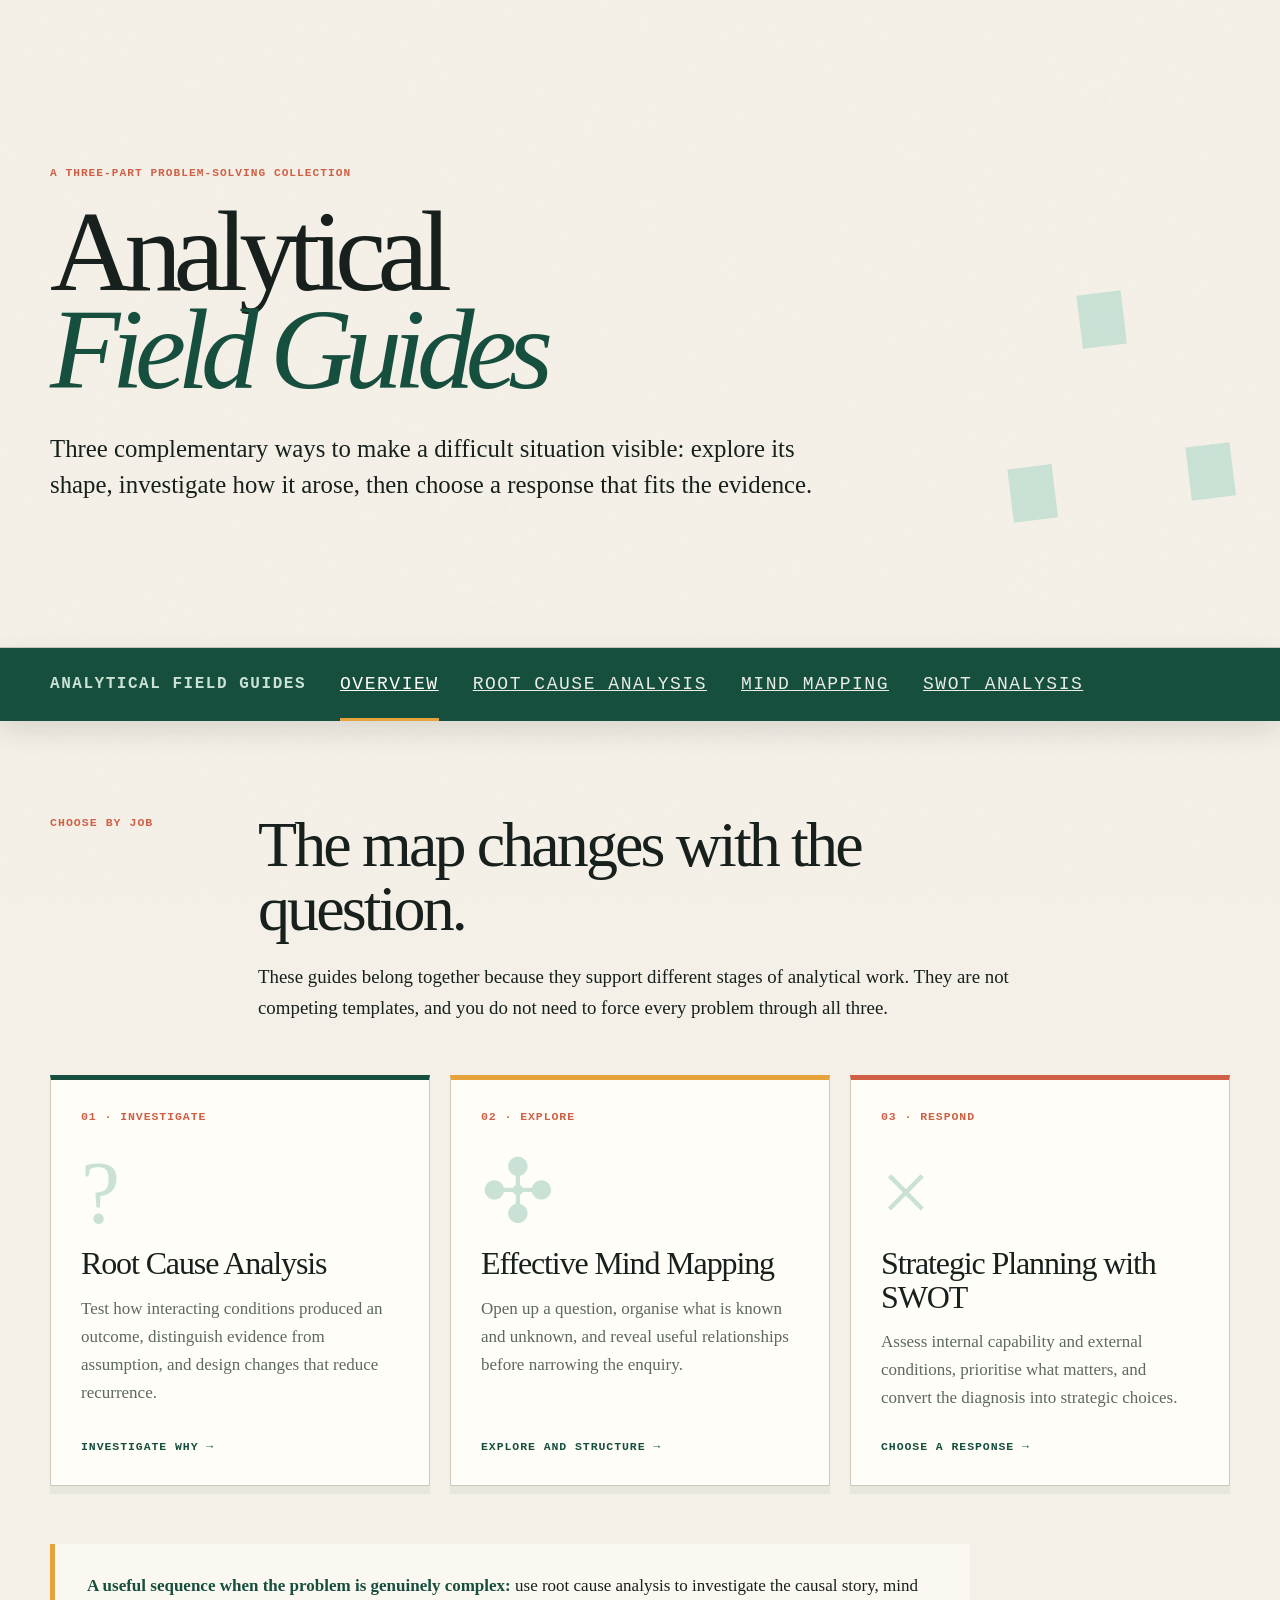
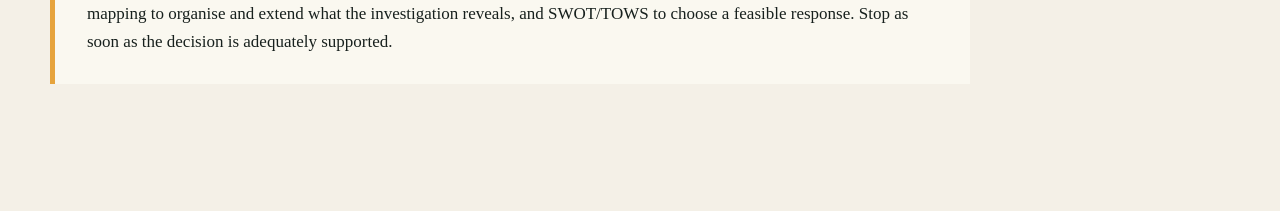
==== index.html @ 65e509b1 "DA Paths to Analysing Problems" ====
<!doctype html><html lang="en"><head><meta charset="utf-8"><meta name="viewport" content="width=device-width,initial-scale=1"><meta name="description" content="Three complementary Analytical Field Guides for exploring problems, investigating causes and choosing strategic responses."><title>Analytical Field Guides — A Problem-Solving Collection</title>
<style>:root{--ink:#17201d;--paper:#f4f0e7;--panel:#fffdf7;--muted:#5d6863;--green:#174f3f;--mint:#c9e2d5;--amber:#e6a33c;--coral:#cf6046;--line:#cfc9bb;--shadow:0 20px 55px rgba(23,32,29,.11)}*{box-sizing:border-box}body{margin:0;color:var(--ink);background:var(--paper);font:17px/1.65 Georgia,'Times New Roman',serif}body:before{content:"";position:fixed;inset:0;pointer-events:none;opacity:.22;background-image:url("data:image/svg+xml,%3Csvg viewBox='0 0 180 180' xmlns='http://www.w3.org/2000/svg'%3E%3Cfilter id='n'%3E%3CfeTurbulence type='fractalNoise' baseFrequency='.9' numOctaves='2'/%3E%3C/filter%3E%3Crect width='100%25' height='100%25' filter='url(%23n)' opacity='.08'/%3E%3C/svg%3E")}.shell{width:min(1180px,calc(100% - 32px));margin:auto;position:relative}a{color:inherit}.eyebrow,.step-label{font-family:ui-monospace,SFMono-Regular,Menlo,Consolas,monospace;text-transform:uppercase;letter-spacing:.09em}header{min-height:72vh;display:grid;align-items:end;padding:90px 0 70px;border-bottom:1px solid var(--line);overflow:hidden}.eyebrow{color:var(--coral);font-size:.7rem;font-weight:700}.hero-mark{position:absolute;right:-20px;bottom:-120px;font:27rem/1 Georgia,serif;color:var(--mint);z-index:-1;transform:rotate(-7deg)}h1{font-size:clamp(3.6rem,9vw,8.4rem);line-height:.85;letter-spacing:-.075em;max-width:1050px;margin:20px 0 32px;font-weight:500}h1 em{color:var(--green);font-weight:400}.dek{max-width:790px;font-size:clamp(1.18rem,2vw,1.55rem);line-height:1.45;margin:0}main{padding:92px 0 110px}.intro{display:grid;grid-template-columns:180px minmax(0,760px);gap:28px;margin-bottom:52px}.step-label{font-size:.72rem;color:var(--coral);font-weight:700}.intro h2{font-size:clamp(2.3rem,5vw,4.8rem);line-height:1;letter-spacing:-.045em;font-weight:500;margin:0 0 20px}.intro p{font-size:1.18rem;margin:0}.route{display:grid;grid-template-columns:repeat(3,1fr);gap:20px}.guide{position:relative;display:flex;flex-direction:column;min-height:390px;padding:30px;background:var(--panel);border:1px solid var(--line);border-top:5px solid var(--green);text-decoration:none;box-shadow:0 8px 0 rgba(23,79,63,.05);transition:transform .2s ease,box-shadow .2s ease}.guide:nth-child(2){border-top-color:var(--amber)}.guide:nth-child(3){border-top-color:var(--coral)}.guide:hover,.guide:focus-visible{transform:translateY(-5px);box-shadow:0 18px 35px rgba(23,32,29,.12)}.number,.action{font:700 .72rem/1.3 ui-monospace,monospace;text-transform:uppercase;letter-spacing:.08em}.number{color:var(--coral)}.symbol{font-size:5.5rem;line-height:1;color:var(--mint);margin:24px 0 10px}.guide h2{font-size:2rem;line-height:1.05;letter-spacing:-.035em;margin:0 0 14px;font-weight:500}.guide p{color:var(--muted);margin:0}.action{margin-top:auto;padding-top:28px;color:var(--green)}.sequence{margin-top:58px;padding:28px 32px;border-left:5px solid var(--amber);background:rgba(255,253,247,.58);max-width:920px}.sequence strong{color:var(--green)}@media(max-width:820px){header{min-height:auto;padding:70px 0 52px}.hero-mark{display:none}.intro{grid-template-columns:1fr;gap:12px}.route{grid-template-columns:1fr}.guide{min-height:330px}}</style><link rel="stylesheet" href="collection-nav.css"></head>
<body><header><div class="shell"><div class="hero-mark">∴</div><div class="eyebrow">A three-part problem-solving collection</div><h1>Analytical<br><em>Field Guides</em></h1><p class="dek">Three complementary ways to make a difficult situation visible: explore its shape, investigate how it arose, then choose a response that fits the evidence.</p></div></header>
<nav class="collection-bar" aria-label="Analytical Field Guides collection"><div class="shell"><span class="collection-name">Analytical Field Guides</span><a href="analytical-field-guides.html" aria-current="page">Overview</a><a href="root-cause-analysis-field-guide.html">Root Cause Analysis</a><a href="effective-mind-mapping-field-guide.html">Mind Mapping</a><a href="strategic-planning-with-swot-field-guide.html">SWOT Analysis</a></div></nav>
<main><div class="shell"><div class="intro"><div class="step-label">Choose by job</div><div><h2>The map changes with the question.</h2><p>These guides belong together because they support different stages of analytical work. They are not competing templates, and you do not need to force every problem through all three.</p></div></div>
<div class="route"><a class="guide" href="root-cause-analysis-field-guide.html"><span class="number">01 · Investigate</span><span class="symbol" aria-hidden="true">?</span><h2>Root Cause Analysis</h2><p>Test how interacting conditions produced an outcome, distinguish evidence from assumption, and design changes that reduce recurrence.</p><span class="action">Investigate why →</span></a><a class="guide" href="effective-mind-mapping-field-guide.html"><span class="number">02 · Explore</span><span class="symbol" aria-hidden="true">✣</span><h2>Effective Mind Mapping</h2><p>Open up a question, organise what is known and unknown, and reveal useful relationships before narrowing the enquiry.</p><span class="action">Explore and structure →</span></a><a class="guide" href="strategic-planning-with-swot-field-guide.html"><span class="number">03 · Respond</span><span class="symbol" aria-hidden="true">×</span><h2>Strategic Planning with SWOT</h2><p>Assess internal capability and external conditions, prioritise what matters, and convert the diagnosis into strategic choices.</p><span class="action">Choose a response →</span></a></div>
<p class="sequence"><strong>A useful sequence when the problem is genuinely complex:</strong> use root cause analysis to investigate the causal story, mind mapping to organise and extend what the investigation reveals, and SWOT/TOWS to choose a feasible response. Stop as soon as the decision is adequately supported.</p></div></main></body></html>
---- collection-nav.css ----
.collection-bar{position:relative;top:auto;z-index:21;background:var(--green);color:var(--panel);border-bottom:0;box-shadow:0 10px 28px rgba(23,32,29,.12);font-family:ui-monospace,SFMono-Regular,Menlo,Consolas,monospace;text-transform:uppercase;letter-spacing:.09em}
.collection-bar .shell{display:flex;align-items:center;gap:34px;padding-block:0;overflow-x:auto;scrollbar-width:none}
.collection-bar .collection-name{flex:0 0 auto;color:var(--mint);font-size:1rem;font-weight:700;padding:22px 0}
.collection-bar a{position:relative;display:block;flex:0 0 auto;color:var(--panel);font-size:1.125rem;padding:22px 0 21px;opacity:.9}
.collection-bar a:hover,.collection-bar a:focus-visible,.collection-bar a[aria-current="page"]{opacity:1}
.collection-bar a[aria-current="page"]:after{content:"";position:absolute;left:0;right:0;bottom:0;height:3px;background:var(--amber)}
@media(max-width:700px){.collection-bar .shell{gap:20px}.collection-bar .collection-name{position:sticky;left:0;z-index:1;background:var(--green);padding-right:8px}.collection-bar .collection-name:after{content:"";position:absolute;left:100%;top:0;width:22px;height:100%;background:linear-gradient(90deg,var(--green),transparent);pointer-events:none}}
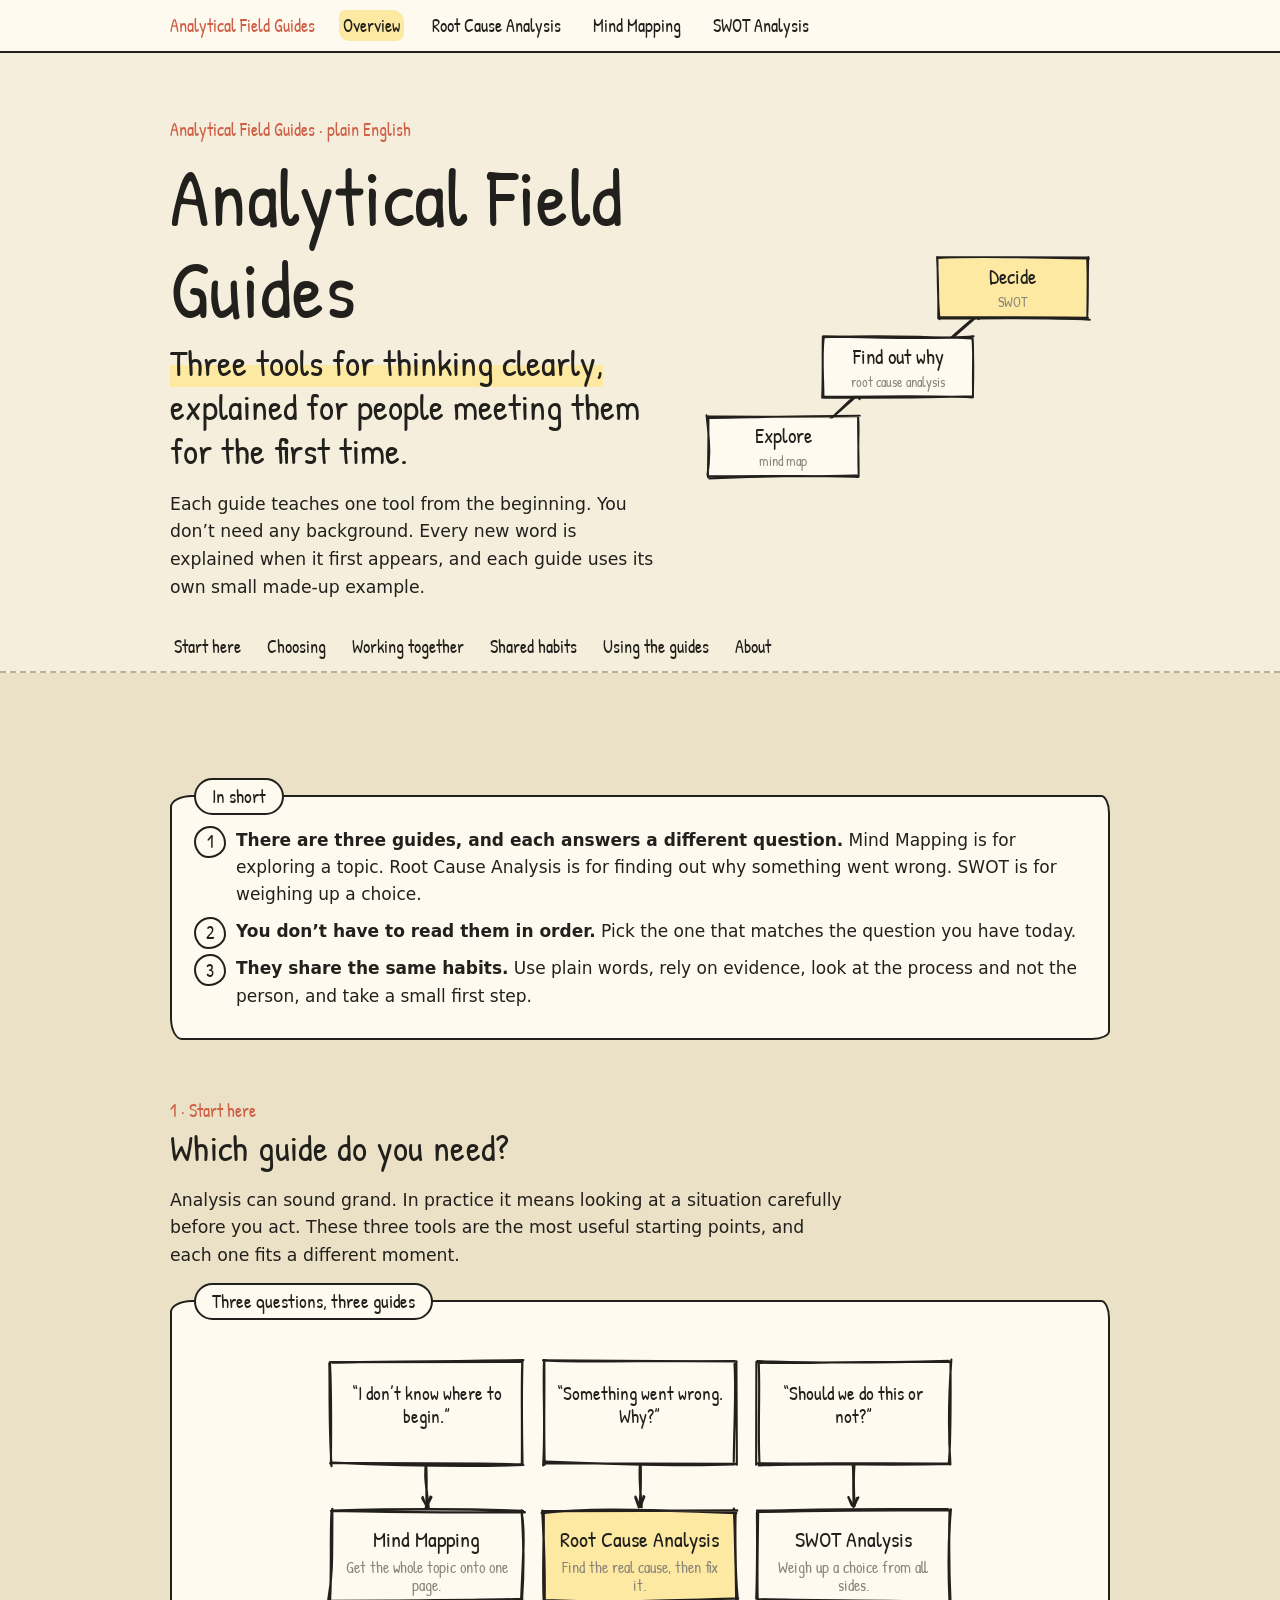
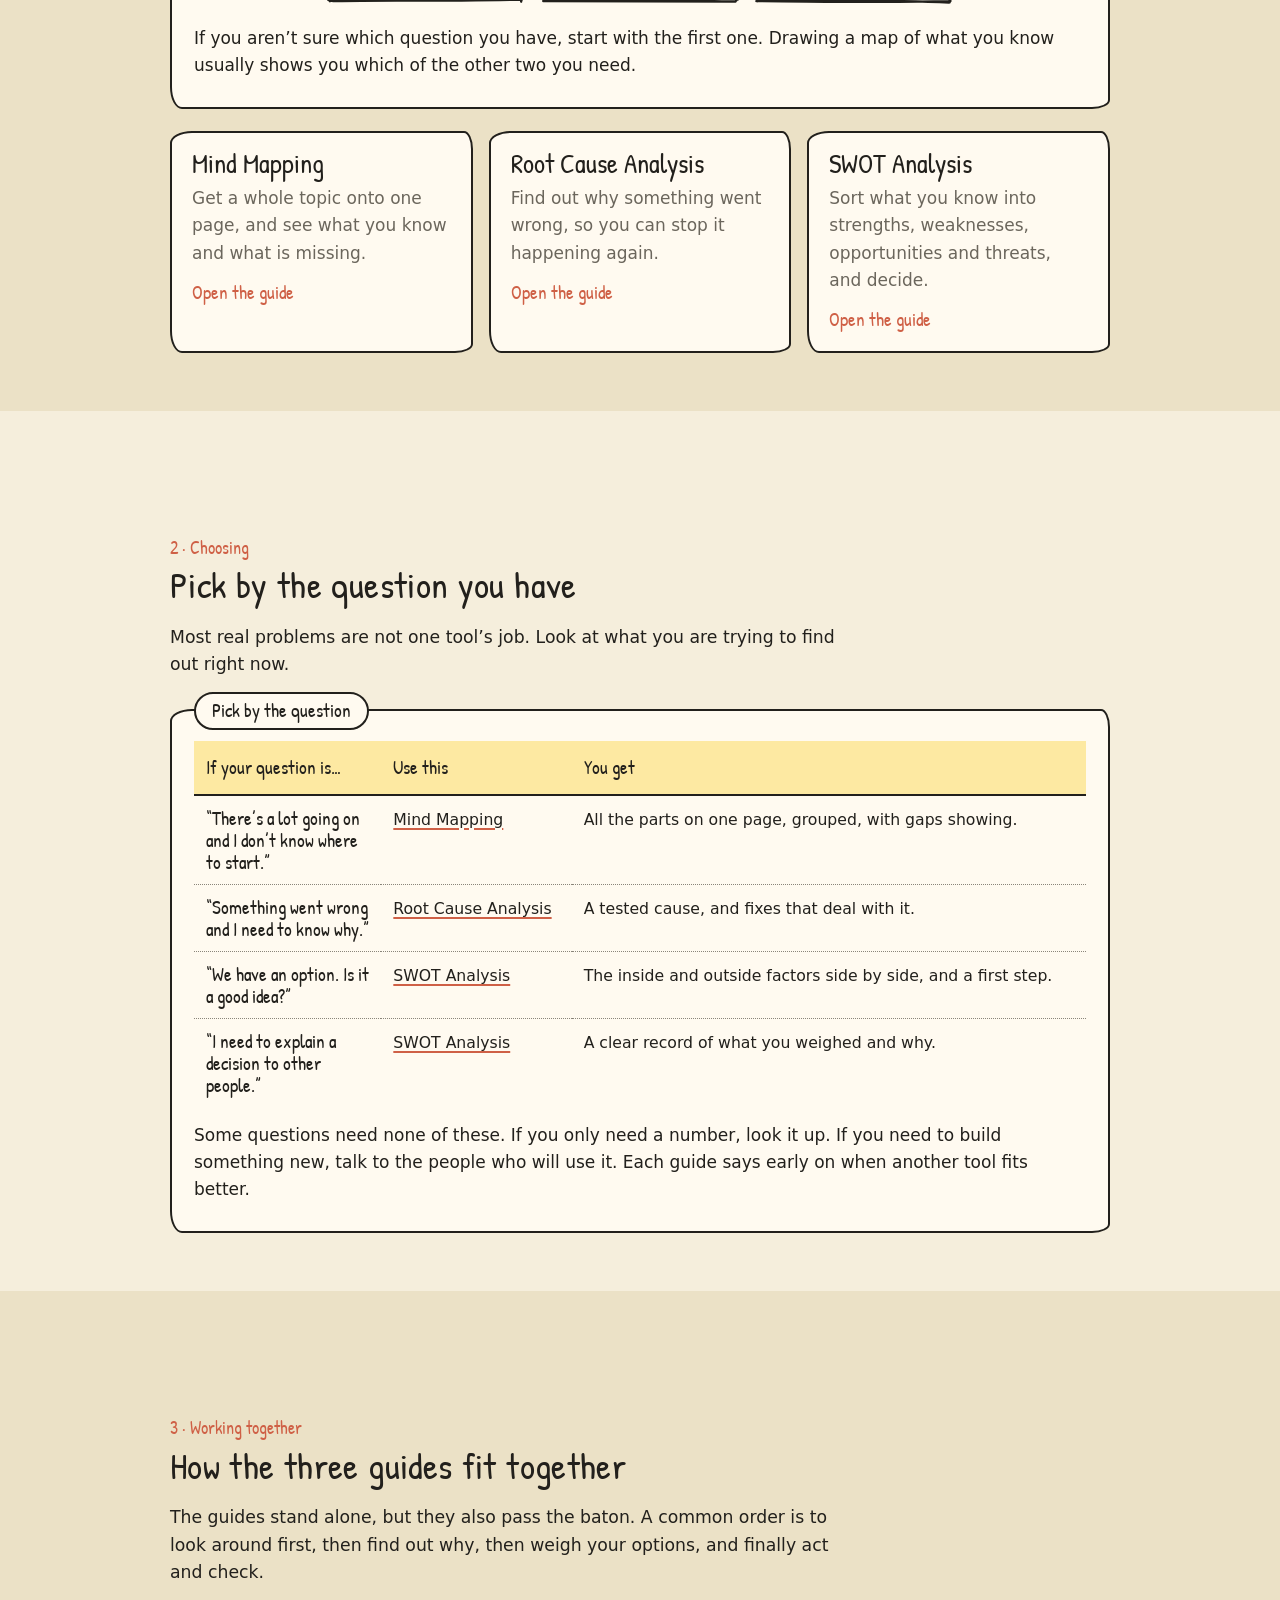
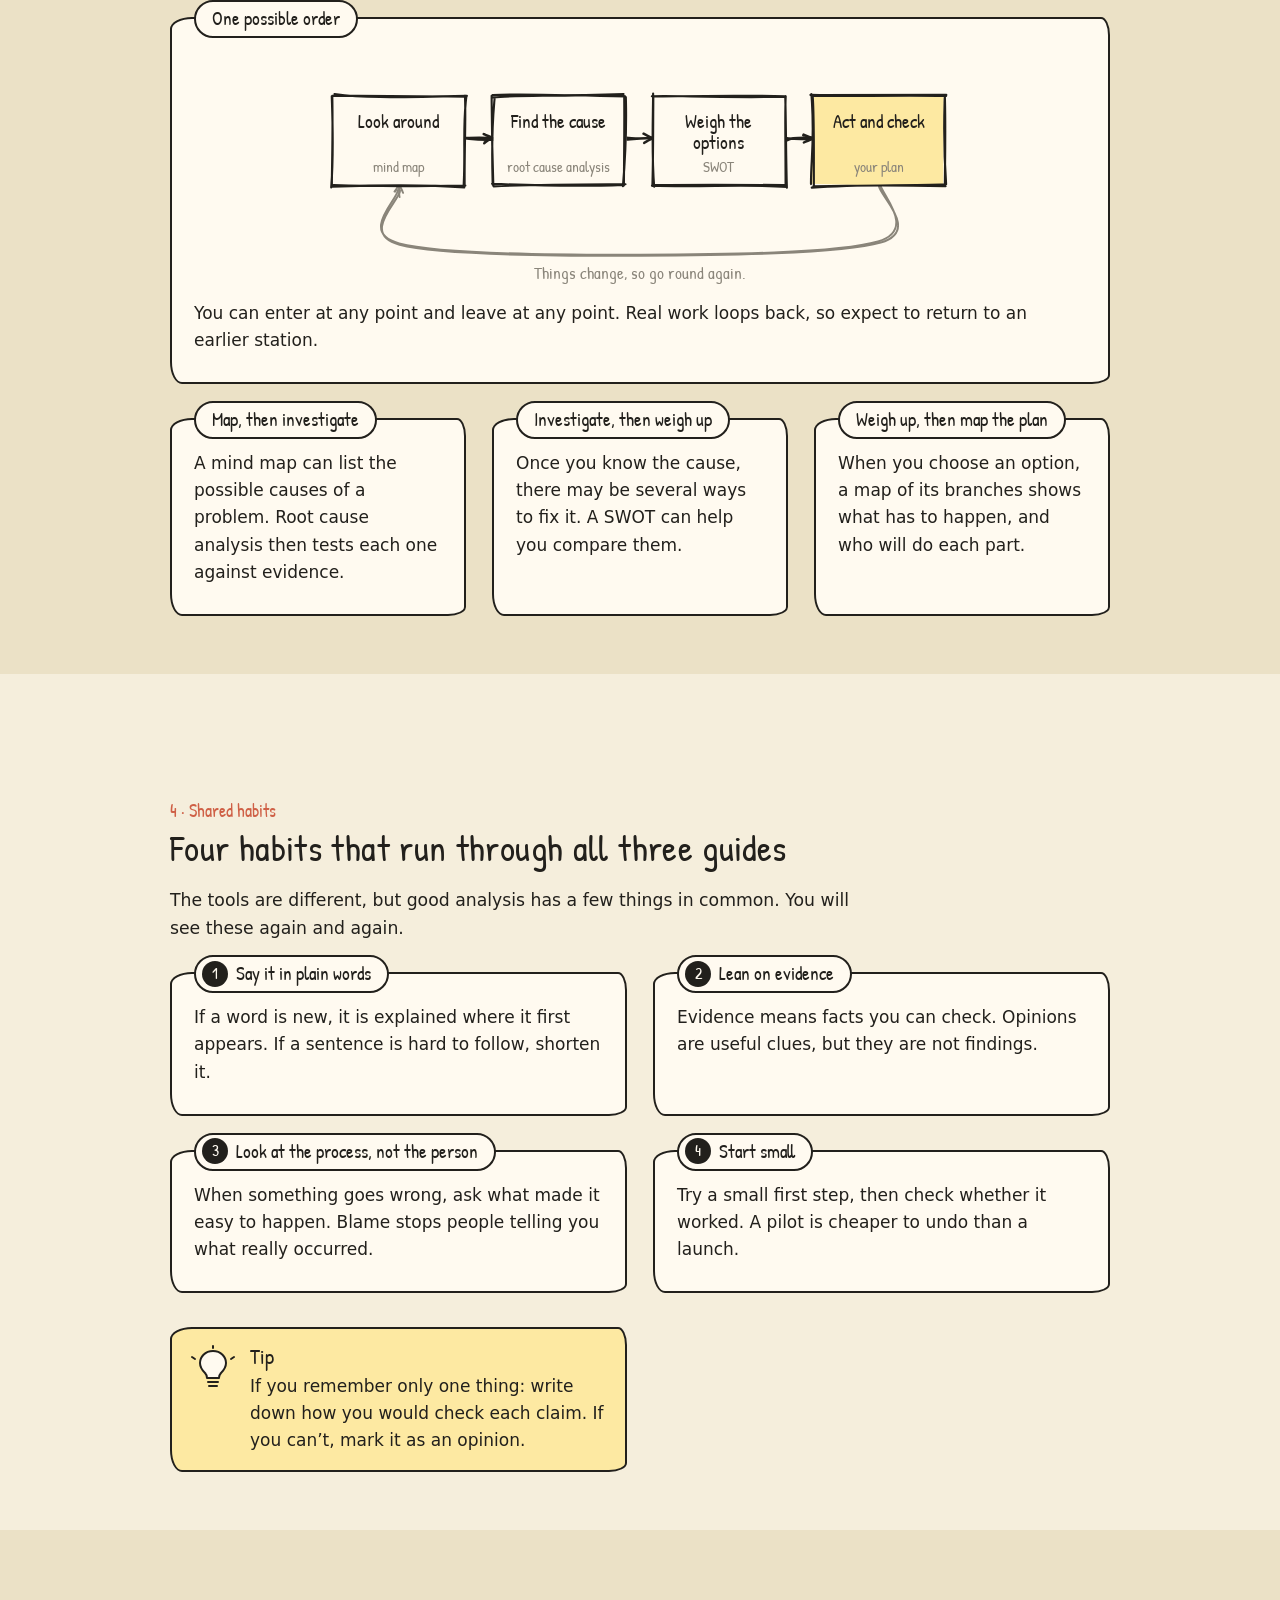
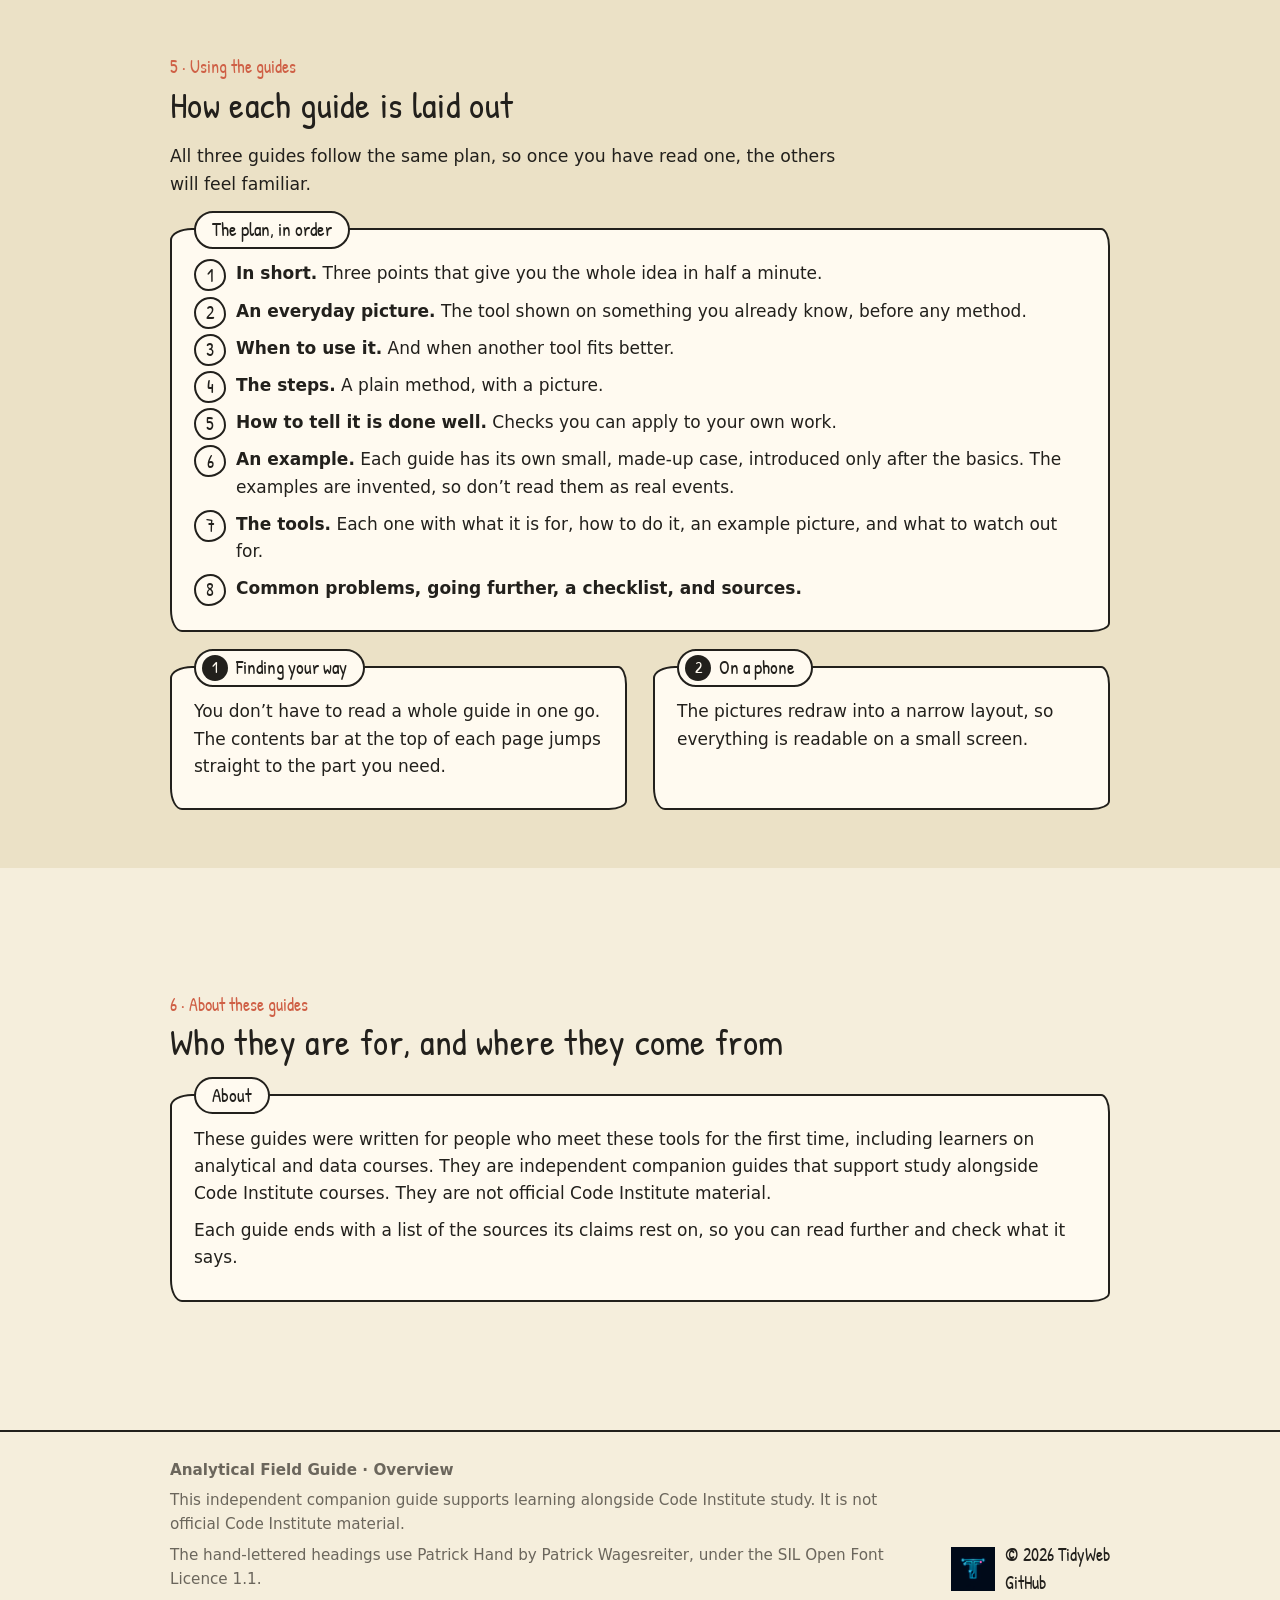
==== commit 511634c5: "Rebuild all guides in one plain-English style All four pages now share cream paper, alternating sand" ====
--- a/index.html
+++ b/index.html
@@ -1,7 +1,264 @@
-<!doctype html><html lang="en"><head><meta charset="utf-8"><meta name="viewport" content="width=device-width,initial-scale=1"><meta name="description" content="Three complementary Analytical Field Guides for exploring problems, investigating causes and choosing strategic responses."><title>Analytical Field Guides — A Problem-Solving Collection</title>
-<style>:root{--ink:#17201d;--paper:#f4f0e7;--panel:#fffdf7;--muted:#5d6863;--green:#174f3f;--mint:#c9e2d5;--amber:#e6a33c;--coral:#cf6046;--line:#cfc9bb;--shadow:0 20px 55px rgba(23,32,29,.11)}*{box-sizing:border-box}body{margin:0;color:var(--ink);background:var(--paper);font:17px/1.65 Georgia,'Times New Roman',serif}body:before{content:"";position:fixed;inset:0;pointer-events:none;opacity:.22;background-image:url("data:image/svg+xml,%3Csvg viewBox='0 0 180 180' xmlns='http://www.w3.org/2000/svg'%3E%3Cfilter id='n'%3E%3CfeTurbulence type='fractalNoise' baseFrequency='.9' numOctaves='2'/%3E%3C/filter%3E%3Crect width='100%25' height='100%25' filter='url(%23n)' opacity='.08'/%3E%3C/svg%3E")}.shell{width:min(1180px,calc(100% - 32px));margin:auto;position:relative}a{color:inherit}.eyebrow,.step-label{font-family:ui-monospace,SFMono-Regular,Menlo,Consolas,monospace;text-transform:uppercase;letter-spacing:.09em}header{min-height:72vh;display:grid;align-items:end;padding:90px 0 70px;border-bottom:1px solid var(--line);overflow:hidden}.eyebrow{color:var(--coral);font-size:.7rem;font-weight:700}.hero-mark{position:absolute;right:-20px;bottom:-120px;font:27rem/1 Georgia,serif;color:var(--mint);z-index:-1;transform:rotate(-7deg)}h1{font-size:clamp(3.6rem,9vw,8.4rem);line-height:.85;letter-spacing:-.075em;max-width:1050px;margin:20px 0 32px;font-weight:500}h1 em{color:var(--green);font-weight:400}.dek{max-width:790px;font-size:clamp(1.18rem,2vw,1.55rem);line-height:1.45;margin:0}main{padding:92px 0 110px}.intro{display:grid;grid-template-columns:180px minmax(0,760px);gap:28px;margin-bottom:52px}.step-label{font-size:.72rem;color:var(--coral);font-weight:700}.intro h2{font-size:clamp(2.3rem,5vw,4.8rem);line-height:1;letter-spacing:-.045em;font-weight:500;margin:0 0 20px}.intro p{font-size:1.18rem;margin:0}.route{display:grid;grid-template-columns:repeat(3,1fr);gap:20px}.guide{position:relative;display:flex;flex-direction:column;min-height:390px;padding:30px;background:var(--panel);border:1px solid var(--line);border-top:5px solid var(--green);text-decoration:none;box-shadow:0 8px 0 rgba(23,79,63,.05);transition:transform .2s ease,box-shadow .2s ease}.guide:nth-child(2){border-top-color:var(--amber)}.guide:nth-child(3){border-top-color:var(--coral)}.guide:hover,.guide:focus-visible{transform:translateY(-5px);box-shadow:0 18px 35px rgba(23,32,29,.12)}.number,.action{font:700 .72rem/1.3 ui-monospace,monospace;text-transform:uppercase;letter-spacing:.08em}.number{color:var(--coral)}.symbol{font-size:5.5rem;line-height:1;color:var(--mint);margin:24px 0 10px}.guide h2{font-size:2rem;line-height:1.05;letter-spacing:-.035em;margin:0 0 14px;font-weight:500}.guide p{color:var(--muted);margin:0}.action{margin-top:auto;padding-top:28px;color:var(--green)}.sequence{margin-top:58px;padding:28px 32px;border-left:5px solid var(--amber);background:rgba(255,253,247,.58);max-width:920px}.sequence strong{color:var(--green)}@media(max-width:820px){header{min-height:auto;padding:70px 0 52px}.hero-mark{display:none}.intro{grid-template-columns:1fr;gap:12px}.route{grid-template-columns:1fr}.guide{min-height:330px}}</style><link rel="stylesheet" href="collection-nav.css"></head>
-<body><header><div class="shell"><div class="hero-mark">∴</div><div class="eyebrow">A three-part problem-solving collection</div><h1>Analytical<br><em>Field Guides</em></h1><p class="dek">Three complementary ways to make a difficult situation visible: explore its shape, investigate how it arose, then choose a response that fits the evidence.</p></div></header>
-<nav class="collection-bar" aria-label="Analytical Field Guides collection"><div class="shell"><span class="collection-name">Analytical Field Guides</span><a href="analytical-field-guides.html" aria-current="page">Overview</a><a href="root-cause-analysis-field-guide.html">Root Cause Analysis</a><a href="effective-mind-mapping-field-guide.html">Mind Mapping</a><a href="strategic-planning-with-swot-field-guide.html">SWOT Analysis</a></div></nav>
-<main><div class="shell"><div class="intro"><div class="step-label">Choose by job</div><div><h2>The map changes with the question.</h2><p>These guides belong together because they support different stages of analytical work. They are not competing templates, and you do not need to force every problem through all three.</p></div></div>
-<div class="route"><a class="guide" href="root-cause-analysis-field-guide.html"><span class="number">01 · Investigate</span><span class="symbol" aria-hidden="true">?</span><h2>Root Cause Analysis</h2><p>Test how interacting conditions produced an outcome, distinguish evidence from assumption, and design changes that reduce recurrence.</p><span class="action">Investigate why →</span></a><a class="guide" href="effective-mind-mapping-field-guide.html"><span class="number">02 · Explore</span><span class="symbol" aria-hidden="true">✣</span><h2>Effective Mind Mapping</h2><p>Open up a question, organise what is known and unknown, and reveal useful relationships before narrowing the enquiry.</p><span class="action">Explore and structure →</span></a><a class="guide" href="strategic-planning-with-swot-field-guide.html"><span class="number">03 · Respond</span><span class="symbol" aria-hidden="true">×</span><h2>Strategic Planning with SWOT</h2><p>Assess internal capability and external conditions, prioritise what matters, and convert the diagnosis into strategic choices.</p><span class="action">Choose a response →</span></a></div>
-<p class="sequence"><strong>A useful sequence when the problem is genuinely complex:</strong> use root cause analysis to investigate the causal story, mind mapping to organise and extend what the investigation reveals, and SWOT/TOWS to choose a feasible response. Stop as soon as the decision is adequately supported.</p></div></main></body></html>
+<!doctype html>
+<html lang="en-GB">
+<head>
+<meta charset="utf-8">
+<meta name="viewport" content="width=device-width, initial-scale=1">
+<meta name="description" content="Three plain-English guides for people new to analysis: Mind Mapping to explore a topic, Root Cause Analysis to find out why something went wrong, and SWOT to weigh up a choice.">
+<title>Analytical Field Guides — Plain-English Guides to Three Thinking Tools</title>
+<link rel="canonical" href="https://tidyweb.github.io/analytical-field-guides/">
+<meta property="og:type" content="website">
+<meta property="og:site_name" content="TidyWeb Analytical Field Guides">
+<meta property="og:title" content="Analytical Field Guides — Plain-English Guides to Three Thinking Tools">
+<meta property="og:description" content="Three plain-English guides for people new to analysis: Mind Mapping to explore a topic, Root Cause Analysis to find out why something went wrong, and SWOT to weigh up a choice.">
+<meta property="og:url" content="https://tidyweb.github.io/analytical-field-guides/">
+<meta name="twitter:card" content="summary">
+<meta name="twitter:title" content="Analytical Field Guides — Plain-English Guides to Three Thinking Tools">
+<meta name="twitter:description" content="Three plain-English guides for people new to analysis: Mind Mapping to explore a topic, Root Cause Analysis to find out why something went wrong, and SWOT to weigh up a choice.">
+<style>
+@font-face{font-family:'Patrick Hand';src:url([data-uri]) format('woff2');font-display:swap}
+:root{--ink:#22201c;--paper:#f5eedc;--card:#fffaf0;--yel:#fde9a2;--coral:#cf6046;--grey:#6b665c;--line:#22201c;
+--hand:'Patrick Hand','Comic Neue','Segoe Print',cursive;--sans:system-ui,-apple-system,'Segoe UI',Roboto,'Noto Sans',Arial,sans-serif;
+--wob:22px 9px 18px 12px/12px 18px 9px 22px}
+*{box-sizing:border-box}
+body{margin:0;background:var(--paper);color:var(--ink);font:17px/1.6 var(--sans)}
+.wrap{max-width:980px;margin:0 auto;padding:28px 20px 60px}
+h1,h2,h3,.hand{font-family:var(--hand);font-weight:400;line-height:1.15;letter-spacing:.01em}
+h2{font-size:2.3rem;margin:56px 0 6px}
+h3{font-size:1.6rem;margin:0}
+.kicker{font-family:var(--hand);font-size:1.15rem;color:var(--coral)}
+.lede{font-size:1.08rem;max-width:62ch}
+.panels{display:grid;grid-template-columns:repeat(2,minmax(0,1fr));gap:34px 26px;margin-top:30px}
+.panel{position:relative;background:var(--card);border:2px solid var(--line);border-radius:var(--wob);padding:30px 22px 18px;min-width:0}
+.panel.full{grid-column:1/-1}
+.panel .tab{position:absolute;top:-19px;left:22px;background:var(--card);border:2px solid var(--line);border-radius:999px;
+ padding:1px 16px 2px 6px;font-family:var(--hand);font-size:1.2rem;display:flex;align-items:center;gap:8px;white-space:nowrap}
+.panel .tab b{display:inline-grid;place-items:center;width:26px;height:26px;border-radius:50%;background:var(--ink);color:var(--card);font-weight:400;font-size:1rem}
+.panel p{margin:0 0 10px}
+.use{background:var(--yel);border-radius:6px 14px 8px 12px;padding:8px 12px;margin-top:6px}
+ol.steps{list-style:none;counter-reset:s;margin:0;padding:0}
+ol.steps li{counter-increment:s;position:relative;padding:0 0 10px 42px}
+ol.steps li::before{content:counter(s);position:absolute;left:0;top:-1px;width:28px;height:28px;border:2px solid var(--ink);
+ border-radius:52% 48% 55% 45%/48% 55% 45% 52%;display:grid;place-items:center;font-family:var(--hand);font-size:1.1rem;line-height:1}
+ul.rules{list-style:none;margin:0;padding:0}
+ul.rules li{position:relative;padding:0 0 10px 34px}
+ul.rules li::before{content:"";position:absolute;left:2px;top:4px;width:17px;height:17px;border:2px solid var(--ink);border-radius:3px 5px 2px 6px}
+.tip{display:flex;gap:14px;align-items:flex-start;background:var(--yel);border:2px solid var(--line);border-radius:var(--wob);padding:16px 18px}
+.tip svg{flex:0 0 46px}
+.fig{overflow-x:auto}
+.fig svg.sk{display:block;width:100%;height:auto;max-width:640px;margin:4px auto 0;min-width:300px}
+svg.sk text{font-family:var(--hand)}
+.key{display:flex;flex-wrap:wrap;gap:6px 22px;justify-content:center;font-size:.95rem;color:var(--grey);margin-top:8px}
+svg.sk{max-width:640px}.fig-narrow{display:none}.fig-narrow svg.sk{max-width:420px}
+@media (max-width:620px){.fig-wide{display:none}.fig-narrow{display:block}}
+@media (max-width:720px){.panels{grid-template-columns:minmax(0,1fr)}h2{font-size:1.9rem}body{font-size:16px}}
+
+:root{--sand:#ebe1c6}
+.band{padding:52px 0 58px}
+.band.sand{background:var(--sand)}
+.band .wrap.in{padding:0 20px}
+.band section{margin-top:0}
+.band section>:first-child{margin-top:0}
+footer{margin-top:0}
+
+html{scroll-behavior:smooth}
+a{color:var(--ink);text-decoration-color:var(--coral);text-decoration-thickness:2px;text-underline-offset:3px}
+a:hover{background:var(--yel)}
+:focus-visible{outline:3px solid var(--coral);outline-offset:3px;border-radius:4px}
+.skip{position:absolute;left:-999px;top:8px;background:var(--ink);color:var(--card);padding:8px 16px;border-radius:10px;z-index:50;font-family:var(--hand);font-size:1.2rem;text-decoration:none}
+.skip:focus{left:12px}
+.series{background:var(--card);border-bottom:2px solid var(--ink)}
+.series .in,.toc .in{max-width:980px;margin:0 auto;padding:10px 20px;display:flex;gap:6px 24px;align-items:center;overflow-x:auto;white-space:nowrap;font-family:var(--hand);font-size:1.15rem;scrollbar-width:none}
+.series .name{color:var(--coral)}
+.series a,.toc a{text-decoration:none;padding:1px 4px}
+.series a[aria-current=page]{background:var(--yel);border-radius:6px 12px 8px 10px}
+.toc{border-bottom:2px dashed #b9b09a}
+.toc .in{font-size:1.1rem;padding-top:8px;padding-bottom:8px}
+@media (min-width:721px){.toc .in{flex-wrap:wrap;white-space:normal;gap:2px 18px}}
+.hero{padding:34px 0 6px;display:grid;grid-template-columns:minmax(0,1.15fr) minmax(0,1fr);gap:8px 28px;align-items:center}
+.hero-img{display:block;width:100%;height:auto}
+@media (max-width:720px){.hero{grid-template-columns:1fr}.hero-img{max-width:340px;margin:6px auto 0}}
+h1{font-size:clamp(3rem,9vw,5rem);margin:6px 0 4px}
+.sub{font-family:var(--hand);font-size:clamp(1.55rem,4.2vw,2.3rem);line-height:1.2;margin:6px 0 16px;max-width:30ch}
+.sub mark{background:linear-gradient(transparent 55%,var(--yel) 55%);color:inherit}
+h2{scroll-margin-top:12px}
+section{scroll-margin-top:12px}
+.panels.three{grid-template-columns:repeat(3,minmax(0,1fr))}
+.panel .say{font-family:var(--hand);font-size:1.35rem;line-height:1.2;margin:0 0 8px}
+.panel.hl{background:var(--yel)}
+.panel.hl .tab{background:var(--yel)}
+.big{font-size:1.25rem;line-height:1.5;background:var(--yel);border:2px solid var(--line);border-radius:var(--wob);padding:18px 22px;margin:14px 0 0}
+.callout{background:#f6d6cb;border:2px solid var(--line);border-radius:var(--wob);padding:20px 24px;margin-top:26px}
+.callout h3{margin-bottom:8px}
+.callout p{margin:0 0 10px}.callout p:last-child{margin:0}
+.facts{display:grid;grid-template-columns:repeat(3,minmax(0,1fr));gap:16px;margin:16px 0 18px}
+.fact{border:2px solid var(--line);border-radius:var(--wob);padding:14px 18px;background:var(--card)}
+.fact .k{font-family:var(--hand);color:var(--coral);font-size:1.15rem}
+.fact .n{font-family:var(--hand);font-size:2.8rem;line-height:1.05}
+.fact.bad{background:#f6d6cb}
+.fact p{margin:2px 0 0;font-size:.98rem}
+.plain-list{margin:8px 0 0;padding-left:1.2em}.plain-list li{margin:0 0 6px}
+.toolmap{list-style:none;padding:0;margin:22px 0 0;display:grid;grid-template-columns:repeat(auto-fit,minmax(215px,1fr));gap:14px}
+.toolmap a{display:block;height:100%;text-decoration:none;border:2px solid var(--line);border-radius:var(--wob);background:var(--card);padding:10px 14px}
+.toolmap a:hover{background:var(--yel)}
+.toolmap .t{font-family:var(--hand);font-size:1.35rem;line-height:1.15;display:block}
+.toolmap .q{font-size:.95rem;color:var(--grey)}
+.cmp{width:100%;border-collapse:separate;border-spacing:0;font-size:.98rem}
+.cmp th,.cmp td{text-align:left;vertical-align:top;padding:11px 12px;border-bottom:1.5px dotted #8a857a}
+.cmp thead th{font-family:var(--hand);font-weight:400;font-size:1.2rem;border-bottom:2px solid var(--ink);background:var(--yel)}
+.cmp tbody th{font-family:var(--hand);font-weight:400;font-size:1.2rem;line-height:1.15;width:21%}
+.cmp tbody tr:last-child th,.cmp tbody tr:last-child td{border-bottom:0}
+.v{display:inline-block;font-family:var(--hand);font-size:1.15rem;line-height:1.2;padding:0 12px 1px;border:2px solid var(--ink);border-radius:999px;margin-bottom:4px}
+.v.yes{background:var(--yel)}.v.part{background:#fff3c4;border-style:dashed}.v.no{color:var(--coral);border-color:var(--coral)}
+.mid{text-align:center;color:var(--grey)}
+footer{margin-top:70px;border-top:2px solid var(--ink);padding:26px 0 10px;font-size:.95rem;color:var(--grey)}
+footer .row{display:flex;gap:24px;justify-content:space-between;align-items:flex-end;flex-wrap:wrap}
+footer p{margin:0 0 6px}
+footer .row>div{flex:1 1 380px}
+footer .mark{display:inline-flex;gap:10px;align-items:center;text-decoration:none;font-family:var(--hand);font-size:1.1rem;color:var(--ink)}
+footer .mark img{width:44px;height:44px;object-fit:contain}
+.top{position:fixed;right:16px;bottom:16px;width:46px;height:46px;border-radius:50%;border:2px solid var(--ink);background:var(--card);font-family:var(--hand);font-size:1.4rem;cursor:pointer;display:none}
+@media (max-width:720px){
+ .panels.three,.facts{grid-template-columns:minmax(0,1fr)}
+ .cmp thead{position:absolute;left:-9999px}
+ .cmp,.cmp tbody,.cmp tr,.cmp td,.cmp th{display:block;width:auto}
+ .cmp tr{border:2px solid var(--ink);border-radius:var(--wob);margin:0 0 14px;padding:8px 14px;background:var(--card)}
+ .cmp th,.cmp td{border:0;padding:5px 0}
+ .cmp tbody th{width:auto;font-size:1.4rem}
+ .cmp td::before{content:attr(data-label);display:block;font-family:var(--hand);color:var(--coral);font-size:1.05rem}
+ .cmp td.mid{text-align:left}
+}
+
+.tool-title{font-family:var(--hand);font-weight:400;font-size:2.3rem;line-height:1.15;margin:2px 0 6px}
+section.tool,section.sec{margin-top:70px}
+section.sec>.kicker+h2{margin-top:2px}
+.panel .tab.nn{padding-left:16px}
+.toolbox{margin-top:30px}
+@media (max-width:720px){.tool-title{font-size:1.9rem}}
+
+.hero-img svg{display:block;width:100%;height:auto}
+.guides{list-style:none;padding:0;margin:22px 0 0;display:grid;grid-template-columns:repeat(auto-fit,minmax(250px,1fr));gap:16px}
+.guides a{display:block;height:100%;text-decoration:none;border:2px solid var(--line);border-radius:var(--wob);background:var(--card);padding:16px 20px}
+.guides a:hover{background:var(--yel)}
+.guides .t{font-family:var(--hand);font-size:1.7rem;line-height:1.1;display:block}
+.guides .q{display:block;margin:6px 0 10px;color:var(--grey)}
+.guides .go{font-family:var(--hand);font-size:1.2rem;color:var(--coral)}
+</style>
+</head>
+<body><a class="skip" href="#main">Skip to the guide</a><nav class="series" aria-label="Analytical Field Guides collection"><div class="in"><span class="name">Analytical Field Guides</span><a href="analytical-field-guides.html" aria-current="page">Overview</a><a href="root-cause-analysis-field-guide.html">Root Cause Analysis</a><a href="effective-mind-mapping-field-guide.html">Mind Mapping</a><a href="strategic-planning-with-swot-field-guide.html">SWOT Analysis</a></div></nav><div class="wrap" style="padding-bottom:0">
+<header class="hero" id="top">
+<div class="hero-text">
+<div class="kicker">Analytical Field Guides · plain English</div>
+<h1>Analytical Field Guides</h1>
+<p class="sub"><mark>Three tools for thinking clearly,</mark> explained for people meeting them for the first time.</p>
+<p class="lede">Each guide teaches one tool from the beginning. You don’t need any background. Every new word is explained when it first appears, and each guide uses its own small made-up example.</p>
+</div>
+<div class="hero-img"><svg class="sk" viewBox="0 0 480 340" role="img" aria-labelledby="heroov-t heroov-d"><title id="heroov-t">Three stepping stones: explore, find out why, decide</title><desc id="heroov-d">Three boxes rising like steps from lower left to upper right. The first reads explore, with the words mind map. The second reads find out why, with the words root cause analysis. The third reads decide, with the words SWOT. Arrows join them.</desc><path d="M150.4 239.4 C160.5 232.9, 168.1 223.1, 198.1 196.6 M149.5 240.3 C160.8 230.8, 173.6 220.1, 199.5 196.9" stroke="#22201c" stroke-width="2.6" fill="none" stroke-linecap="round"/><path d="M199.5 195.1 C197.2 197, 196.1 197.7, 190.1 198.3 M200 195.7 C197.9 197, 194.7 197.2, 190.4 199.2" stroke="#22201c" stroke-width="2.6" fill="none" stroke-linecap="round"/><path d="M198.9 196.8 C199.3 197.8, 199.2 200.4, 196.3 205.9 M200.2 196.4 C199 198.7, 198 201.5, 196.2 205.3" stroke="#22201c" stroke-width="2.6" fill="none" stroke-linecap="round"/><path d="M286 150.4 C297.3 140.3, 304.1 134.2, 337.1 105.7 M285.7 150.1 C299.3 137.2, 314 124, 335.9 106.1" stroke="#22201c" stroke-width="2.6" fill="none" stroke-linecap="round"/><path d="M334.9 105.6 C332.7 105.7, 331.2 108.3, 324.9 107.8 M335.5 105.6 C331.4 106.9, 329.2 107.5, 325 108.8" stroke="#22201c" stroke-width="2.6" fill="none" stroke-linecap="round"/><path d="M334.2 105.1 C334.7 108.7, 334.2 108.7, 331.1 115.4 M334.6 106.3 C333.9 109, 332.1 112.5, 330.8 114.9" stroke="#22201c" stroke-width="2.6" fill="none" stroke-linecap="round"/><path d="M26.2 227.8 L196.7 227.9 L196.8 293.7 L27 292.5" stroke="none" stroke-width="0" fill="#fffaf0" stroke-linecap="round"/><path d="M26.6 227.4 C57.8 227.7, 92.4 225.3, 196.7 224.8 M24.7 225.8 C86.6 226, 149.2 226.3, 195.1 225.3 M194.9 226.7 C196.2 241.3, 194.1 256.5, 195.4 292.8 M194.7 226.9 C194.6 252.7, 195.7 277, 195.3 294 M194.7 292.2 C150.2 294.2, 103.4 292, 26.4 295.9 M194.8 294.2 C158.2 292.1, 119.7 293.3, 25.9 293.4 M24.2 291.9 C27.4 274.1, 27.1 257, 23.2 224.4 M24.9 294.5 C24.6 280.4, 25.5 267.2, 25.4 225.4" stroke="#22201c" stroke-width="2.2" fill="none" stroke-linecap="round"/><text x="110" y="256" font-size="24" fill="#22201c" text-anchor="middle">Explore</text><text x="110" y="282" font-size="16" fill="#8a857a" text-anchor="middle">mind map</text><path d="M156.7 135 L325.7 137.6 L324.8 204 L155.8 202" stroke="none" stroke-width="0" fill="#fffaf0" stroke-linecap="round"/><path d="M155.4 136.2 C189.7 134.8, 224 133.5, 323.6 137.4 M155.1 135 C219.7 136.8, 285.4 138.6, 325.5 135 M324.4 137 C325.6 151.7, 324.2 169.3, 324.8 204.1 M323.9 134.9 C325.5 153.9, 325.5 170.2, 324.6 203.3 M323.7 204.2 C276.5 201.8, 228.4 203.4, 156.2 203.3 M324.9 202.9 C257.1 205.3, 189.7 204.1, 155.8 204.6 M155.6 203.8 C155.4 178.7, 153.2 157.6, 156 135.3 M154.1 204.5 C155.1 179.6, 154.3 155, 154.8 135.4" stroke="#22201c" stroke-width="2.2" fill="none" stroke-linecap="round"/><text x="240" y="166" font-size="24" fill="#22201c" text-anchor="middle">Find out why</text><text x="240" y="192" font-size="16" fill="#8a857a" text-anchor="middle">root cause analysis</text><path d="M287.1 46.5 L454.6 47.4 L452.9 114.2 L284.6 115.9" stroke="none" stroke-width="0" fill="#fde9a2" stroke-linecap="round"/><path d="M284.1 45.1 C317.1 45.2, 355.6 45.2, 454.9 45.7 M285.4 46.4 C320.9 44.2, 355.9 45.4, 456 46.9 M453.9 47.3 C455 62, 454.4 82, 454.1 115.3 M455.3 45.1 C454.2 68.7, 455.4 88.5, 454 114.7 M457 116.2 C402.7 113.7, 353.4 114.8, 286 115 M455 113.9 C392.2 113, 327.7 113.7, 285.8 113.5 M287 115.7 C284.8 96.9, 285.1 81, 284.5 46.2 M285.4 114.5 C285.6 92.5, 285.4 70.1, 284.1 45.3" stroke="#22201c" stroke-width="2.2" fill="none" stroke-linecap="round"/><text x="370" y="76" font-size="24" fill="#22201c" text-anchor="middle">Decide</text><text x="370" y="102" font-size="16" fill="#8a857a" text-anchor="middle">SWOT</text></svg></div>
+</header></div><nav class="toc" aria-label="Sections of this guide"><div class="in"><a href="#start">Start here</a><a href="#choose">Choosing</a><a href="#together">Working together</a><a href="#habits">Shared habits</a><a href="#using">Using the guides</a><a href="#about">About</a></div></nav><main id="main"><div class="band sand"><div class="wrap in">
+<section id="start" class="sec">
+<div class="panels">
+ <div class="panel full"><span class="tab nn">In short</span>
+  <ol class="steps">
+   <li><strong>There are three guides, and each answers a different question.</strong> Mind Mapping is for exploring a topic. Root Cause Analysis is for finding out why something went wrong. SWOT is for weighing up a choice.</li>
+   <li><strong>You don’t have to read them in order.</strong> Pick the one that matches the question you have today.</li>
+   <li><strong>They share the same habits.</strong> Use plain words, rely on evidence, look at the process and not the person, and take a small first step.</li>
+  </ol></div>
+</div>
+
+<div class="kicker" style="margin-top:56px">1 · Start here</div>
+<h2>Which guide do you need?</h2>
+<p class="lede">Analysis can sound grand. In practice it means looking at a situation carefully before you act. These three tools are the most useful starting points, and each one fits a different moment.</p>
+<div class="panels">
+ <div class="panel full"><span class="tab nn">Three questions, three guides</span>
+  <div class="fig"><div class="fig-wide"><svg class="sk" viewBox="0 0 600 260" role="img" aria-labelledby="chw-t chw-d"><title id="chw-t">Which guide answers which question</title><desc id="chw-d">Three questions and the guide that answers each. I don’t know where to begin: Mind Mapping. Something went wrong, why: Root Cause Analysis. Should we do this or not: SWOT Analysis.</desc><path d="M99.7 118.2 C97.7 128.7, 98.8 135.2, 101.9 161.3 M99.4 119 C100.4 132.5, 99.5 146.9, 100 160.7" stroke="#22201c" stroke-width="2.2" fill="none" stroke-linecap="round"/><path d="M99.2 160.7 C100.9 158.1, 102.1 156.1, 103.6 150.7 M99.9 160.2 C101.3 156.5, 103.2 153.7, 104.4 151.1" stroke="#22201c" stroke-width="2.2" fill="none" stroke-linecap="round"/><path d="M100.8 160.1 C100.1 157.6, 97.3 156.2, 95.9 152 M100.1 159.8 C97.9 156.1, 96.6 152.8, 96.2 151" stroke="#22201c" stroke-width="2.2" fill="none" stroke-linecap="round"/><path d="M300.3 119.2 C299 125.9, 299.4 136.1, 301.5 160.4 M300.6 121 C300.9 136.7, 301 151.8, 299.1 159.8" stroke="#22201c" stroke-width="2.2" fill="none" stroke-linecap="round"/><path d="M299.5 159 C301.4 158.8, 302.3 156.5, 303.4 150.2 M300.5 160.1 C300.9 158.5, 301.6 156, 304 150.7" stroke="#22201c" stroke-width="2.2" fill="none" stroke-linecap="round"/><path d="M298.9 160.6 C298.4 158.4, 297.5 156.7, 295.7 151.5 M299.6 159.7 C298.6 158.2, 298.4 156.3, 295.8 150.6" stroke="#22201c" stroke-width="2.2" fill="none" stroke-linecap="round"/><path d="M501 120.1 C500.4 127.6, 499.9 137, 501.1 159.5 M499.5 120.8 C500.6 130.6, 499.5 140.6, 500.5 159" stroke="#22201c" stroke-width="2.2" fill="none" stroke-linecap="round"/><path d="M499.9 159.5 C501.9 157.5, 502.4 156.9, 503.2 152 M500 160 C501.3 157.6, 502.8 154.7, 504.7 151.4" stroke="#22201c" stroke-width="2.2" fill="none" stroke-linecap="round"/><path d="M499.2 158.9 C498.9 159.2, 497.6 157.1, 495.5 151.1 M500.2 159.6 C498.5 157.3, 497.4 155, 495.4 151.3" stroke="#22201c" stroke-width="2.2" fill="none" stroke-linecap="round"/><path d="M8.2 24.2 L189 24.3 L190.1 121.9 L10.6 118.5" stroke="none" stroke-width="0" fill="#fffaf0" stroke-linecap="round"/><path d="M11.6 25.1 C47.6 23.8, 82.6 24.4, 190.7 22.6 M10.7 24.5 C66.4 24.9, 123.8 25, 189.7 24.4 M189.6 25.5 C188.7 49.6, 189.6 77, 189.2 119.9 M189.8 23.3 C189 54.2, 189.2 84.6, 189.9 119.8 M190.7 120.9 C142.2 122.6, 95 122.5, 12 118.7 M189.5 120.3 C140.8 119.1, 90.3 119.1, 9.5 119.2 M10.8 122 C8.1 81.1, 9.4 45.9, 8.7 25.6 M10.2 120.7 C10.6 81.8, 10.5 45.8, 9.3 24.4" stroke="#22201c" stroke-width="2" fill="none" stroke-linecap="round"/><text x="100" y="60" font-size="18" fill="#22201c" text-anchor="middle">“I don’t know where to</text><text x="100" y="82" font-size="18" fill="#22201c" text-anchor="middle">begin.”</text><path d="M8.6 165.8 L187.9 164.1 L188.2 250.2 L9.4 246" stroke="none" stroke-width="0" fill="#fffaf0" stroke-linecap="round"/><path d="M10.3 164 C45.1 164.3, 84.2 166.1, 192 165.2 M11.1 163.7 C71.8 162.1, 132.6 161.6, 190.2 164.1 M189.1 165.8 C192.6 187, 189.8 213.9, 188.6 249.1 M189 163.5 C191.5 196.3, 190.7 227.5, 189.3 247.1 M189.7 246.5 C138.4 248.2, 89.7 247.4, 11.9 248.5 M189.5 247 C144 248.3, 98.7 248, 9.4 248.3 M7.8 247.5 C12 223.7, 11.3 204.5, 11.5 162.1 M9.3 248.7 C11.2 217.9, 9.4 187.2, 10.9 164.4" stroke="#22201c" stroke-width="2.2" fill="none" stroke-linecap="round"/><text x="100" y="198" font-size="21" fill="#22201c" text-anchor="middle">Mind Mapping</text><text x="100" y="222" font-size="15" fill="#8a857a" text-anchor="middle">Get the whole topic onto one</text><text x="100" y="239" font-size="15" fill="#8a857a" text-anchor="middle">page.</text><path d="M209 22.9 L391.3 23.8 L390.6 118 L208.2 121.9" stroke="none" stroke-width="0" fill="#fffaf0" stroke-linecap="round"/><path d="M209.1 22.8 C246.9 24.8, 281.4 23.4, 388.9 23.4 M209.3 22.9 C275.1 22.9, 339.3 24, 390.6 23.9 M388.6 26.1 C390.2 51.3, 388.3 80.1, 387.9 117.9 M390.4 23.7 C390.2 48.4, 390.4 72.5, 390.8 120.6 M388.7 120.4 C338.9 122.1, 284.4 120.8, 211.7 117.8 M389.6 119.9 C349.3 120.1, 307.2 119.5, 209.3 119.3 M209.2 121.4 C211.4 84.7, 208.9 51.3, 210 22.9 M210.7 120.7 C209.7 89.5, 210.6 57.7, 210.3 24.4" stroke="#22201c" stroke-width="2" fill="none" stroke-linecap="round"/><text x="300" y="60" font-size="18" fill="#22201c" text-anchor="middle">“Something went wrong.</text><text x="300" y="82" font-size="18" fill="#22201c" text-anchor="middle">Why?”</text><path d="M209.5 164.5 L390.2 163.6 L388.7 246.3 L211.5 249.4" stroke="none" stroke-width="0" fill="#fde9a2" stroke-linecap="round"/><path d="M207.8 166.1 C244.4 161.7, 282.9 161.6, 390.3 166.1 M209.7 164.3 C278.3 163.7, 348.2 164.2, 391.1 163.6 M388 161.9 C389.8 192.7, 388.6 216.2, 391.6 247.2 M389.6 164 C388.7 191.3, 390.1 216.9, 390.2 247.9 M392 246 C335 247.7, 279.1 250.2, 211.5 247.6 M389.6 248.9 C352.5 249.2, 315.6 248.4, 209.3 248.4 M210.6 246.8 C210.8 227, 210.7 204.9, 208.4 163.8 M209.8 248.7 C208.5 224.7, 210 199.6, 209.7 164.4" stroke="#22201c" stroke-width="2.2" fill="none" stroke-linecap="round"/><text x="300" y="198" font-size="21" fill="#22201c" text-anchor="middle">Root Cause Analysis</text><text x="300" y="222" font-size="15" fill="#8a857a" text-anchor="middle">Find the real cause, then fix</text><text x="300" y="239" font-size="15" fill="#8a857a" text-anchor="middle">it.</text><path d="M409.9 26.1 L589.2 23.4 L591.2 118.5 L410.3 120.9" stroke="none" stroke-width="0" fill="#fffaf0" stroke-linecap="round"/><path d="M411 25 C446.2 26.6, 484.5 23.3, 591.6 24.3 M410.1 23.5 C447.7 24.5, 482.9 26.5, 589.4 23.3 M591.9 22.2 C589.3 57.3, 588.8 87.6, 591 120.4 M591.1 24.2 C591.3 61.9, 591.6 98.9, 589.5 119.2 M591 120 C531.1 121.7, 473.8 119.1, 411.3 121.3 M589.7 119.6 C521.8 118.9, 452.1 119.9, 409.2 119.4 M412.1 120.7 C410.3 88.2, 412.7 56.8, 411.3 24.7 M408.9 120.7 C409 97.2, 408.8 71.8, 409.1 24.3" stroke="#22201c" stroke-width="2" fill="none" stroke-linecap="round"/><text x="500" y="60" font-size="18" fill="#22201c" text-anchor="middle">“Should we do this or</text><text x="500" y="82" font-size="18" fill="#22201c" text-anchor="middle">not?”</text><path d="M410.4 163.2 L588.1 163.2 L589.3 246.8 L409.1 248.4" stroke="none" stroke-width="0" fill="#fffaf0" stroke-linecap="round"/><path d="M409.7 163.8 C448.1 163.5, 481.7 161.5, 588.5 162.5 M410.4 164.9 C450.9 164, 491.8 163.2, 589.8 163.1 M591.4 162.5 C588.7 193.9, 589 222.8, 590.3 249.7 M590.3 164.4 C589.8 186.3, 589 206.3, 591 248.7 M589.9 249.9 C527.2 247.2, 468.5 248.5, 411.1 246.7 M589.8 248.6 C524.9 250.2, 462.7 248.7, 409.1 248.5 M409.1 246.2 C409.6 230.3, 410.2 209.8, 409.7 165.6 M410.3 248.7 C409.6 229.4, 410 212, 410.7 164.3" stroke="#22201c" stroke-width="2.2" fill="none" stroke-linecap="round"/><text x="500" y="198" font-size="21" fill="#22201c" text-anchor="middle">SWOT Analysis</text><text x="500" y="222" font-size="15" fill="#8a857a" text-anchor="middle">Weigh up a choice from all</text><text x="500" y="239" font-size="15" fill="#8a857a" text-anchor="middle">sides.</text></svg></div><div class="fig-narrow"><svg class="sk" viewBox="0 0 380 600" role="img" aria-labelledby="chn-t chn-d"><title id="chn-t">Which guide answers which question</title><desc id="chn-d">Three questions and the guide that answers each. I don’t know where to begin: Mind Mapping. Something went wrong, why: Root Cause Analysis. Should we do this or not: SWOT Analysis.</desc><path d="M188.5 101.4 C189.7 105.4, 190.5 110.7, 188.9 127.5 M189.8 100.4 C189.4 109, 190.3 119.5, 190.4 128.4" stroke="#22201c" stroke-width="2.2" fill="none" stroke-linecap="round"/><path d="M190.8 128.1 C191.8 125.6, 190.7 124.2, 194.3 120 M190.1 127.8 C191 124.2, 192.8 120.9, 194.6 119" stroke="#22201c" stroke-width="2.2" fill="none" stroke-linecap="round"/><path d="M190.2 127.6 C188.8 125.1, 188.1 124.3, 186.6 119.1 M190.3 128.5 C188.5 125, 187 121.2, 185.4 118.8" stroke="#22201c" stroke-width="2.2" fill="none" stroke-linecap="round"/><path d="M189.1 294 C191 303, 191 307.6, 188.4 322.6 M191 296.2 C189.8 302.8, 189.5 307.6, 189.6 323.6" stroke="#22201c" stroke-width="2.2" fill="none" stroke-linecap="round"/><path d="M188.9 324.6 C190.1 322.4, 190.8 320.7, 194.1 315.5 M189.6 323.7 C190.6 322.2, 192.3 320.3, 194.2 314.6" stroke="#22201c" stroke-width="2.2" fill="none" stroke-linecap="round"/><path d="M190.5 324.1 C189.3 321.9, 188.2 320.8, 186.3 314.7 M189.8 324.4 C189.4 321.9, 187.8 319.4, 186.1 314.4" stroke="#22201c" stroke-width="2.2" fill="none" stroke-linecap="round"/><path d="M189.7 491 C192.2 496.2, 191.5 504.5, 188 522.1 M189.9 491.9 C190.3 499.9, 191 506.8, 191 521" stroke="#22201c" stroke-width="2.2" fill="none" stroke-linecap="round"/><path d="M189.2 518.9 C190.6 519.2, 191 517.1, 193.9 511.1 M190.2 519.6 C191 517.3, 192.4 515, 193.8 511.3" stroke="#22201c" stroke-width="2.2" fill="none" stroke-linecap="round"/><path d="M190.8 520.6 C189.8 518.8, 188.4 517.3, 186.1 510.2 M190.4 520.3 C188.2 517, 186.9 514.2, 185.7 511.1" stroke="#22201c" stroke-width="2.2" fill="none" stroke-linecap="round"/><path d="M38.6 17.8 L337.9 16.1 L338.2 102.2 L39.4 98" stroke="none" stroke-width="0" fill="#fffaf0" stroke-linecap="round"/><path d="M40.3 16 C99.5 16.2, 161.9 17.6, 341.5 16.9 M40.8 15.8 C142.5 13.9, 244.2 13.5, 340.1 16.1 M339.1 17.8 C342.6 39, 339.8 65.9, 338.6 101.1 M339 15.5 C341.5 48.3, 340.7 79.5, 339.3 99.1 M339.8 98.9 C255.2 100.7, 172.6 100.1, 41.4 100.3 M339.6 99.3 C263.8 100.5, 188.2 100.3, 39.6 100.2 M37.8 99.5 C42 75.7, 41.3 56.5, 41.5 14.1 M39.3 100.7 C41.2 69.9, 39.4 39.2, 40.9 16.4" stroke="#22201c" stroke-width="2" fill="none" stroke-linecap="round"/><text x="190" y="54" font-size="19" fill="#22201c" text-anchor="middle">“I don’t know where to begin.”</text><path d="M39 128.9 L341.3 129.8 L340.6 194 L38.2 197.9" stroke="none" stroke-width="0" fill="#fffaf0" stroke-linecap="round"/><path d="M39.3 129.2 C100.9 131.3, 159.9 130.3, 339.2 129.6 M39.5 129.2 C148.4 129, 256.3 129.7, 340.5 129.9 M338.6 132.1 C340.5 148.2, 338.6 167.9, 337.9 193.9 M340.4 129.7 C340.1 146.9, 340.4 163.4, 340.8 196.6 M339 196.3 C253 198.1, 163.5 197.1, 41.2 194.4 M339.7 196 C271.8 195.6, 202.5 195.2, 39.5 195.5 M39.2 197.4 C41.4 171.4, 38.8 148.8, 40 128.9 M40.7 196.7 C39.4 175.1, 40.4 152.9, 40.3 130.4" stroke="#22201c" stroke-width="2.2" fill="none" stroke-linecap="round"/><text x="190" y="158" font-size="21" fill="#22201c" text-anchor="middle">Mind Mapping</text><text x="190" y="182" font-size="15" fill="#8a857a" text-anchor="middle">Get the whole topic onto one page.</text><path d="M39.5 212.5 L340.2 211.6 L338.7 294.3 L41.5 297.4" stroke="none" stroke-width="0" fill="#fffaf0" stroke-linecap="round"/><path d="M38.4 213.5 C99 210, 161 209.9, 340.2 213.5 M39.8 212.2 C154.4 212.1, 270 212.4, 340.8 211.7 M338 209.9 C339.8 240.7, 338.6 264.2, 341.6 295.2 M339.6 212 C338.7 239.3, 340.1 264.9, 340.2 295.9 M341.5 294.5 C247.5 296.3, 154.3 298.1, 41.1 295.7 M339.7 296.6 C278.1 297.5, 216.8 296.8, 39.5 296.3 M40.6 294.8 C40.8 275, 40.7 252.9, 38.4 211.8 M39.8 296.7 C38.5 272.7, 40 247.6, 39.7 212.4" stroke="#22201c" stroke-width="2" fill="none" stroke-linecap="round"/><text x="190" y="250" font-size="19" fill="#22201c" text-anchor="middle">“Something went wrong. Why?”</text><path d="M39.9 328.1 L339.2 325.4 L341.2 390.5 L40.3 392.9" stroke="none" stroke-width="0" fill="#fde9a2" stroke-linecap="round"/><path d="M40.7 326.7 C100.3 328.3, 162.2 325.8, 341.2 326.2 M40 325.6 C102 327.1, 162.1 328.6, 339.5 325.5 M341.9 324.2 C339.3 349.2, 338.8 369.3, 341 392.4 M341.1 326.2 C341 352.2, 341.4 377.5, 339.5 391.2 M340.7 392 C242 393.7, 145.2 391.9, 41 393 M339.8 391.7 C226.1 390.9, 111.1 391.7, 39.4 391.5 M42.1 392.7 C40.1 370.2, 42.5 348.7, 41.3 326.7 M38.9 392.7 C39.1 376.6, 39 358.7, 39.1 326.3" stroke="#22201c" stroke-width="2.2" fill="none" stroke-linecap="round"/><text x="190" y="354" font-size="21" fill="#22201c" text-anchor="middle">Root Cause Analysis</text><text x="190" y="378" font-size="15" fill="#8a857a" text-anchor="middle">Find the real cause, then fix it.</text><path d="M40.4 407.2 L338.1 407.2 L339.3 490.8 L39.1 492.4" stroke="none" stroke-width="0" fill="#fffaf0" stroke-linecap="round"/><path d="M39.8 407.9 C101.7 407, 160.1 405.4, 338.9 406.9 M40.3 408.6 C107.9 407.5, 175.7 406.9, 339.9 407.3 M341.4 406.5 C338.7 437.9, 339 466.8, 340.3 493.7 M340.3 408.4 C339.8 430.3, 339 450.3, 341 492.7 M339.9 493.4 C236.5 491.9, 136 492.9, 40.8 491 M339.8 492.4 C232.4 494.4, 127 493.3, 39.4 492.4 M39.1 490.2 C39.6 474.3, 40.2 453.8, 39.7 409.6 M40.3 492.7 C39.6 473.4, 40 456, 40.7 408.3" stroke="#22201c" stroke-width="2" fill="none" stroke-linecap="round"/><text x="190" y="446" font-size="19" fill="#22201c" text-anchor="middle">“Should we do this or not?”</text><path d="M40.8 522.8 L341.5 521 L341.7 587 L37.9 587.9" stroke="none" stroke-width="0" fill="#fffaf0" stroke-linecap="round"/><path d="M38.9 521 C99.8 522, 161.3 521.4, 339.9 522.9 M40.6 522.1 C113.9 522.6, 187.8 521.5, 340.2 522.7 M340.9 520.8 C341.1 545.8, 337.7 570.7, 339.6 586.5 M339.5 522.6 C340.7 544.3, 338.9 565.2, 340.4 588 M339.2 587.6 C234.2 589.4, 126.9 589.9, 40.7 588.3 M339.9 587.5 C240.4 587.9, 141.3 588.2, 39.3 587.6 M40.5 588.1 C37.5 569, 40.5 548.6, 38.2 520 M39.4 588.7 C40.1 562.8, 41.1 538.1, 40.1 522.3" stroke="#22201c" stroke-width="2.2" fill="none" stroke-linecap="round"/><text x="190" y="550" font-size="21" fill="#22201c" text-anchor="middle">SWOT Analysis</text><text x="190" y="574" font-size="15" fill="#8a857a" text-anchor="middle">Weigh up a choice from all sides.</text></svg></div></div>
+  <p style="margin-top:12px">If you aren’t sure which question you have, start with the first one. Drawing a map of what you know usually shows you which of the other two you need.</p></div>
+</div>
+
+<ul class="guides">
+ <li><a href="effective-mind-mapping-field-guide.html"><span class="t">Mind Mapping</span><span class="q">Get a whole topic onto one page, and see what you know and what is missing.</span><span class="go">Open the guide</span></a></li>
+ <li><a href="root-cause-analysis-field-guide.html"><span class="t">Root Cause Analysis</span><span class="q">Find out why something went wrong, so you can stop it happening again.</span><span class="go">Open the guide</span></a></li>
+ <li><a href="strategic-planning-with-swot-field-guide.html"><span class="t">SWOT Analysis</span><span class="q">Sort what you know into strengths, weaknesses, opportunities and threats, and decide.</span><span class="go">Open the guide</span></a></li>
+</ul>
+</section></div></div><div class="band cream"><div class="wrap in">
+<section id="choose" class="sec">
+<div class="kicker">2 · Choosing</div>
+<h2>Pick by the question you have</h2>
+<p class="lede">Most real problems are not one tool’s job. Look at what you are trying to find out right now.</p>
+<div class="panels"><div class="panel full"><span class="tab nn">Pick by the question</span>
+<table class="cmp"><thead><tr><th>If your question is…</th><th>Use this</th><th>You get</th></tr></thead><tbody>
+<tr><th scope="row">“There’s a lot going on and I don’t know where to start.”</th><td data-label="Use this"><a href="effective-mind-mapping-field-guide.html">Mind Mapping</a></td><td data-label="You get">All the parts on one page, grouped, with gaps showing.</td></tr>
+<tr><th scope="row">“Something went wrong and I need to know why.”</th><td data-label="Use this"><a href="root-cause-analysis-field-guide.html">Root Cause Analysis</a></td><td data-label="You get">A tested cause, and fixes that deal with it.</td></tr>
+<tr><th scope="row">“We have an option. Is it a good idea?”</th><td data-label="Use this"><a href="strategic-planning-with-swot-field-guide.html">SWOT Analysis</a></td><td data-label="You get">The inside and outside factors side by side, and a first step.</td></tr>
+<tr><th scope="row">“I need to explain a decision to other people.”</th><td data-label="Use this"><a href="strategic-planning-with-swot-field-guide.html">SWOT Analysis</a></td><td data-label="You get">A clear record of what you weighed and why.</td></tr>
+</tbody></table>
+<p style="margin-top:14px">Some questions need none of these. If you only need a number, look it up. If you need to build something new, talk to the people who will use it. Each guide says early on when another tool fits better.</p></div></div>
+</section></div></div><div class="band sand"><div class="wrap in">
+<section id="together" class="sec">
+<div class="kicker">3 · Working together</div>
+<h2>How the three guides fit together</h2>
+<p class="lede">The guides stand alone, but they also pass the baton. A common order is to look around first, then find out why, then weigh your options, and finally act and check.</p>
+<div class="panels">
+ <div class="panel full"><span class="tab nn">One possible order</span>
+  <div class="fig"><div class="fig-wide"><svg class="sk" viewBox="0 0 600 220" role="img" aria-labelledby="tgw-t tgw-d"><title id="tgw-t">How the guides fit together</title><desc id="tgw-d">Four stations in order: look around with a mind map, find the cause with root cause analysis, weigh the options with a SWOT, then act and check. A return arrow leads from the last back to the first, because things change and you start again.</desc><path d="M136.3 80 C140.1 80.2, 148.3 82.1, 164 81.2 M137.1 79.7 C145.5 79.4, 153.9 78.9, 162.2 80.1" stroke="#22201c" stroke-width="2.2" fill="none" stroke-linecap="round"/><path d="M161.6 79.5 C160.7 78.9, 158.2 77.5, 153.4 76 M161.7 79.5 C159.1 78.4, 155.8 77.5, 154.1 76.2" stroke="#22201c" stroke-width="2.2" fill="none" stroke-linecap="round"/><path d="M161 80.9 C159.5 80.1, 158.9 80.8, 153.9 84.7 M161.9 80.1 C158.6 81.1, 155.9 82.7, 154.3 83.6" stroke="#22201c" stroke-width="2.2" fill="none" stroke-linecap="round"/><path d="M287 81 C291.3 82, 298.6 78.7, 313.6 80.3 M286.1 79.5 C292.3 79.2, 296 81.2, 311.4 79.3" stroke="#22201c" stroke-width="2.2" fill="none" stroke-linecap="round"/><path d="M311.9 79.9 C311.2 79.7, 308.4 78, 303.2 75.6 M312.2 80.4 C310.3 79.6, 308.6 78.4, 303.8 75.8" stroke="#22201c" stroke-width="2.2" fill="none" stroke-linecap="round"/><path d="M311.3 79.4 C310.1 80.8, 309.1 81.1, 303.8 84.3 M312.4 80 C309.9 81.3, 307.8 81.6, 304 84.2" stroke="#22201c" stroke-width="2.2" fill="none" stroke-linecap="round"/><path d="M437.6 81.9 C442.4 79.3, 444.6 79.7, 463.2 79.4 M435 79.3 C442.1 80.7, 450.7 80.8, 462.7 80.7" stroke="#22201c" stroke-width="2.2" fill="none" stroke-linecap="round"/><path d="M462.2 80.4 C459.8 78.5, 458.6 78.4, 453 77.1 M461.7 80.3 C460 79.1, 457.2 77.8, 453.4 76.4" stroke="#22201c" stroke-width="2.2" fill="none" stroke-linecap="round"/><path d="M461.6 79.8 C460.6 81.5, 459.3 81.5, 453.6 83.9 M461.9 79.9 C459.5 81.3, 457.4 81.9, 453.6 83.9" stroke="#22201c" stroke-width="2.2" fill="none" stroke-linecap="round"/><path d="M525.1 122.7 C525.2 131.4, 560.5 165.7, 523.1 176.7 C485.7 187.8, 375.3 188.8, 300.5 189.1 C225.7 189.4, 112.1 188.6, 74.2 178.5 C36.3 168.4, 73.3 136.9, 73.1 128.4 M524 124.9 C524.6 133.7, 563 167, 525.7 177.8 C488.3 188.7, 375 189.7, 299.9 190.1 C224.7 190.4, 112.1 190.1, 74.6 179.9 C37.1 169.8, 75.1 138, 75 129.1" stroke="#8a857a" stroke-width="1.8" fill="none" stroke-linecap="round"/><path d="M74.6 135.1 C73.8 131.5, 74 129.6, 75.2 122.7 M74.3 134.3 C74.6 129.6, 73.4 125.3, 74.2 121.8" stroke="#8a857a" stroke-width="1.8" fill="none" stroke-linecap="round"/><path d="M73.9 122.3 C74 123.1, 73.3 125.7, 69.8 129.9 M74.4 121.8 C72.8 124.9, 71.3 128.6, 70.6 129.9" stroke="#8a857a" stroke-width="1.8" fill="none" stroke-linecap="round"/><path d="M73.3 121.8 C74.4 122.7, 75.1 125.8, 77.9 131.1 M73.6 122.5 C75.4 124.9, 76.6 128.5, 77.4 129.8" stroke="#8a857a" stroke-width="1.8" fill="none" stroke-linecap="round"/><path d="M11.9 40.1 L137.9 41.8 L135.6 125.1 L13.7 124.1" stroke="none" stroke-width="0" fill="#fffaf0" stroke-linecap="round"/><path d="M13.6 38.4 C37.9 41.9, 62.3 42, 137.7 40.2 M11.5 40.2 C38.2 39.8, 66.3 40, 135.6 41 M137.2 41 C133.6 67.5, 136.4 90.8, 134.7 123.7 M135.9 40.2 C136.9 62.8, 135.3 86.3, 135.6 124.9 M135.3 126 C98.9 123.1, 66.2 123.4, 11.5 125.3 M136.3 124.2 C93.2 125.1, 50.8 125.3, 12.7 123.8 M10.5 126 C11.9 108.1, 12.8 88.5, 11 40.6 M11.1 124.6 C11.2 100.4, 12.2 76.5, 11.5 40.2" stroke="#22201c" stroke-width="2" fill="none" stroke-linecap="round"/><text x="74" y="70" font-size="18" fill="#22201c" text-anchor="middle">Look around</text><text x="74" y="112" font-size="14" fill="#8a857a" text-anchor="middle">mind map</text><path d="M162.4 41.7 L286.8 41.5 L288.1 125.4 L162.5 123.6" stroke="none" stroke-width="0" fill="#fffaf0" stroke-linecap="round"/><path d="M162.3 41.6 C185.3 39.5, 213.9 40.8, 284.6 38.5 M161.9 39.4 C192.4 37.9, 220.6 39.6, 286 40.7 M286.7 41.2 C287.5 68.1, 286.6 94.2, 284 124.9 M285.2 40.4 C285.5 68.7, 285.1 96.7, 284.9 124.1 M284.3 123.6 C250.3 125.1, 212.7 124.8, 161.3 122.6 M286.4 123 C247.2 123.2, 208.7 123.1, 162.7 125 M161.9 123.5 C161.3 101.3, 160.3 76.3, 163.8 41.5 M162.5 124.6 C161.8 103.8, 161.1 82.7, 160.9 40.2" stroke="#22201c" stroke-width="2" fill="none" stroke-linecap="round"/><text x="224" y="70" font-size="18" fill="#22201c" text-anchor="middle">Find the cause</text><text x="224" y="112" font-size="14" fill="#8a857a" text-anchor="middle">root cause analysis</text><path d="M312.8 38.8 L435.8 41.3 L436.1 125.6 L311.3 123.1" stroke="none" stroke-width="0" fill="#fffaf0" stroke-linecap="round"/><path d="M311.1 40.5 C337.2 39.6, 361 42.1, 435.9 41.1 M312.3 40.8 C344.5 40.5, 377.1 39.4, 436.5 40.5 M436.2 41.5 C437 68.8, 436.8 97.5, 437.7 126.2 M436.6 40.6 C435.8 57.8, 436.4 75.8, 436.5 123.4 M437.7 125.6 C397.2 122.6, 359.1 126.1, 311.2 124.4 M436.4 123.9 C399 123.5, 364.5 123.1, 312.6 123.9 M313.3 125.4 C310.7 94.6, 312.2 59.7, 312.3 38 M311.6 124.6 C312.3 105.1, 312.2 88.9, 312.5 40.2" stroke="#22201c" stroke-width="2" fill="none" stroke-linecap="round"/><text x="374" y="70" font-size="18" fill="#22201c" text-anchor="middle">Weigh the</text><text x="374" y="90" font-size="18" fill="#22201c" text-anchor="middle">options</text><text x="374" y="112" font-size="14" fill="#8a857a" text-anchor="middle">SWOT</text><path d="M463.2 40.4 L584.7 41.1 L584.2 125.9 L460.1 122.6" stroke="none" stroke-width="0" fill="#fde9a2" stroke-linecap="round"/><path d="M459.8 39.3 C489 39.7, 512.6 39, 587.2 39.3 M462.7 40 C496.5 41, 531.4 39.3, 587 40.2 M585.7 41.8 C584.8 69.4, 585.4 100.9, 587 123 M585.8 40.9 C586.6 63.7, 586.2 86.2, 585.8 124.9 M586.6 123.1 C544.2 124.6, 505.6 123.1, 461 126.2 M586.5 124.9 C553 124.1, 520.2 123.4, 462.5 125.1 M460.3 122.9 C460.1 100.2, 464.1 81.1, 460.7 38.8 M463 124.6 C462.9 91.7, 463.4 61.5, 461.9 40.2" stroke="#22201c" stroke-width="2" fill="none" stroke-linecap="round"/><text x="524" y="70" font-size="18" fill="#22201c" text-anchor="middle">Act and check</text><text x="524" y="112" font-size="14" fill="#8a857a" text-anchor="middle">your plan</text><text x="300" y="212" font-size="16" fill="#8a857a" text-anchor="middle">Things change, so go round again.</text></svg></div><div class="fig-narrow"><svg class="sk" viewBox="0 0 380 560" role="img" aria-labelledby="tgn-t tgn-d"><title id="tgn-t">How the guides fit together</title><desc id="tgn-d">Four stations in order: look around with a mind map, find the cause with root cause analysis, weigh the options with a SWOT, then act and check. A return arrow leads from the last back to the first, because things change and you start again.</desc><path d="M189.1 94.8 C191.1 103.4, 189.4 110.1, 188.9 135.4 M189.3 94.9 C189.6 109.9, 188.8 125.4, 190.6 135.9" stroke="#22201c" stroke-width="2.2" fill="none" stroke-linecap="round"/><path d="M188.9 137.1 C190 133.4, 192.1 131.5, 194.3 128 M189.8 136.1 C191.3 132.1, 193.4 128.9, 194.7 126.7" stroke="#22201c" stroke-width="2.2" fill="none" stroke-linecap="round"/><path d="M190.5 136.5 C189.3 135.1, 189.5 131.6, 186.6 127.1 M190 135.7 C189.6 133.6, 187.9 132.8, 185.5 126.6" stroke="#22201c" stroke-width="2.2" fill="none" stroke-linecap="round"/><path d="M189.7 215.8 C191.7 225, 189.1 231, 188.5 254.5 M190.4 216.9 C190.1 226, 190.3 234.2, 189.8 255.1" stroke="#22201c" stroke-width="2.2" fill="none" stroke-linecap="round"/><path d="M189.2 255.3 C190.6 254.2, 192.2 251.9, 194.1 247.5 M190.4 256 C190.9 254.1, 191.8 251.2, 194.3 247.4" stroke="#22201c" stroke-width="2.2" fill="none" stroke-linecap="round"/><path d="M190.8 257 C189.8 253.7, 187.4 252.1, 186.4 246.6 M189.5 255.6 C188.3 253.8, 188 251.5, 186.2 247.3" stroke="#22201c" stroke-width="2.2" fill="none" stroke-linecap="round"/><path d="M190.3 336.8 C188.6 342.2, 189.7 351.9, 188.1 378 M189.4 336.7 C190.6 348, 189.7 359, 189 376.4" stroke="#22201c" stroke-width="2.2" fill="none" stroke-linecap="round"/><path d="M189.5 375.8 C191.1 375, 192.3 372.4, 193.9 367.1 M189.9 375.9 C191.3 373.2, 193 369.9, 193.9 367" stroke="#22201c" stroke-width="2.2" fill="none" stroke-linecap="round"/><path d="M188.9 375.3 C188.1 374.6, 187.5 372.6, 186.2 366.2 M190.1 375.5 C188.4 373, 187.3 370.2, 185.8 366.9" stroke="#22201c" stroke-width="2.2" fill="none" stroke-linecap="round"/><path d="M68.6 19.8 L310.6 18 L310.9 96.3 L70.8 97.7" stroke="none" stroke-width="0" fill="#fffaf0" stroke-linecap="round"/><path d="M70.8 21.5 C118.1 19.8, 166.5 20.5, 311.7 20.9 M70.5 20.4 C155.7 21.5, 238.9 21.3, 310.3 19.7 M308.4 20.1 C311 39.2, 311.4 61.1, 310.7 96.3 M310.1 19.5 C309.1 39.8, 310.7 60, 309.3 96.8 M308.4 96.4 C254.3 98.1, 196.2 96.2, 70.1 96.4 M310.1 95.7 C259.7 95.3, 208.1 94.4, 70.8 96.6 M68.7 96.8 C68.8 69.5, 71.1 44.1, 69.2 18 M69.5 96.6 C69.1 65.3, 70.7 36.2, 69.2 20.2" stroke="#22201c" stroke-width="2" fill="none" stroke-linecap="round"/><text x="190" y="54" font-size="21" fill="#22201c" text-anchor="middle">Look around</text><text x="190" y="80" font-size="16" fill="#8a857a" text-anchor="middle">mind map</text><path d="M69 141.4 L309.6 142.2 L309 216.6 L69.6 217.2" stroke="none" stroke-width="0" fill="#fffaf0" stroke-linecap="round"/><path d="M69.8 140.5 C119.6 140.6, 167.9 142.3, 309.2 139.5 M70.8 139.7 C160.4 138.5, 250.1 139.6, 310.7 139.5 M307.9 140.4 C310.4 159.6, 311.6 184.1, 310 217.6 M309.3 139.7 C309.9 165.1, 310.5 191.5, 310.9 216.1 M311.2 214.4 C249.7 216.1, 188.9 217.3, 69.9 217.8 M310.2 216.5 C216.5 216.8, 123.4 217.5, 70.7 215.8 M70.1 214.3 C72.6 198.7, 68.6 183.7, 72.1 138.9 M70.9 216.6 C69.7 188.4, 69.6 161.9, 70.8 140.2" stroke="#22201c" stroke-width="2" fill="none" stroke-linecap="round"/><text x="190" y="174" font-size="21" fill="#22201c" text-anchor="middle">Find the cause</text><text x="190" y="200" font-size="16" fill="#8a857a" text-anchor="middle">root cause analysis</text><path d="M69.5 258.5 L308.5 262 L311.5 336.9 L68.4 336.7" stroke="none" stroke-width="0" fill="#fffaf0" stroke-linecap="round"/><path d="M68.7 259.6 C117.5 257.5, 165.5 260.2, 310.3 261.7 M69.3 260.8 C165 259.4, 259.5 260.1, 309.3 259.2 M311.7 260.7 C309.8 284.5, 311.8 302.8, 309.3 334.4 M310.7 260 C310.1 275.3, 309.6 290.4, 310.2 335.4 M310.3 336.1 C245 337.7, 181.7 338.5, 69.8 335.6 M310.2 335.4 C223.2 336.2, 134.8 334.8, 70.7 336.7 M71.5 336.2 C70.5 312.6, 69 288.5, 70.5 259.8 M70 336.6 C68.7 311.6, 69.2 287.5, 70.1 260.2" stroke="#22201c" stroke-width="2" fill="none" stroke-linecap="round"/><text x="190" y="294" font-size="21" fill="#22201c" text-anchor="middle">Weigh the options</text><text x="190" y="320" font-size="16" fill="#8a857a" text-anchor="middle">SWOT</text><path d="M69.9 380.1 L311.9 381.8 L309.6 457.1 L71.7 456.1" stroke="none" stroke-width="0" fill="#fde9a2" stroke-linecap="round"/><path d="M71.3 378.6 C119 382, 166.8 382, 311.4 380.2 M69.6 380.2 C121.6 380.4, 174.8 380.5, 309.6 380.8 M311.2 381 C307.7 405, 310.4 425.8, 308.7 455.7 M309.9 380.2 C310.9 400.6, 309.3 422, 309.6 456.9 M309.5 457.7 C240.4 455.7, 174.5 455.9, 69.6 457.1 M310.3 456.2 C227.9 457.8, 146.2 458, 70.6 455.8 M68.5 458 C69.9 441.7, 70.9 423.7, 69 380.6 M69.1 456.6 C69.2 434.7, 70.2 413.1, 69.5 380.2" stroke="#22201c" stroke-width="2" fill="none" stroke-linecap="round"/><text x="190" y="414" font-size="21" fill="#22201c" text-anchor="middle">Act and check</text><text x="190" y="440" font-size="16" fill="#8a857a" text-anchor="middle">your plan</text><text x="190" y="530" font-size="16" fill="#8a857a" text-anchor="middle">Things change, so go round again.</text></svg></div></div>
+  <p style="margin-top:12px">You can enter at any point and leave at any point. Real work loops back, so expect to return to an earlier station.</p></div>
+</div>
+<div class="panels three" style="margin-top:34px">
+ <div class="panel"><span class="tab nn">Map, then investigate</span><p>A mind map can list the possible causes of a problem. Root cause analysis then tests each one against evidence.</p></div>
+ <div class="panel"><span class="tab nn">Investigate, then weigh up</span><p>Once you know the cause, there may be several ways to fix it. A SWOT can help you compare them.</p></div>
+ <div class="panel"><span class="tab nn">Weigh up, then map the plan</span><p>When you choose an option, a map of its branches shows what has to happen, and who will do each part.</p></div>
+</div>
+</section></div></div><div class="band cream"><div class="wrap in">
+<section id="habits" class="sec">
+<div class="kicker">4 · Shared habits</div>
+<h2>Four habits that run through all three guides</h2>
+<p class="lede">The tools are different, but good analysis has a few things in common. You will see these again and again.</p>
+<div class="panels">
+ <div class="panel"><span class="tab"><b>1</b>Say it in plain words</span>
+  <p>If a word is new, it is explained where it first appears. If a sentence is hard to follow, shorten it.</p></div>
+ <div class="panel"><span class="tab"><b>2</b>Lean on evidence</span>
+  <p>Evidence means facts you can check. Opinions are useful clues, but they are not findings.</p></div>
+ <div class="panel"><span class="tab"><b>3</b>Look at the process, not the person</span>
+  <p>When something goes wrong, ask what made it easy to happen. Blame stops people telling you what really occurred.</p></div>
+ <div class="panel"><span class="tab"><b>4</b>Start small</span>
+  <p>Try a small first step, then check whether it worked. A pilot is cheaper to undo than a launch.</p></div>
+ <div class="tip"><svg viewBox="0 0 46 46" aria-hidden="true"><path d="M23 6c-8 0-13 6-13 12 0 5 3 8 5 10 1.5 1.5 2 3 2 5h12c0-2 .5-3.5 2-5 2-2 5-5 5-10 0-6-5-12-13-12z" fill="#fffaf0" stroke="#22201c" stroke-width="2" stroke-linejoin="round"/><path d="M18 37h10M19 41h8" stroke="#22201c" stroke-width="2" stroke-linecap="round"/><path d="M5 14l-3-2M41 14l3-2M23 1v2" stroke="#22201c" stroke-width="2" stroke-linecap="round"/></svg><div><span class="hand" style="font-size:1.3rem">Tip</span><br>If you remember only one thing: write down how you would check each claim. If you can’t, mark it as an opinion.</div></div>
+</div>
+</section></div></div><div class="band sand"><div class="wrap in">
+<section id="using" class="sec">
+<div class="kicker">5 · Using the guides</div>
+<h2>How each guide is laid out</h2>
+<p class="lede">All three guides follow the same plan, so once you have read one, the others will feel familiar.</p>
+<div class="panels">
+ <div class="panel full"><span class="tab nn">The plan, in order</span>
+ <ol class="steps">
+  <li><strong>In short.</strong> Three points that give you the whole idea in half a minute.</li>
+  <li><strong>An everyday picture.</strong> The tool shown on something you already know, before any method.</li>
+  <li><strong>When to use it.</strong> And when another tool fits better.</li>
+  <li><strong>The steps.</strong> A plain method, with a picture.</li>
+  <li><strong>How to tell it is done well.</strong> Checks you can apply to your own work.</li>
+  <li><strong>An example.</strong> Each guide has its own small, made-up case, introduced only after the basics. The examples are invented, so don’t read them as real events.</li>
+  <li><strong>The tools.</strong> Each one with what it is for, how to do it, an example picture, and what to watch out for.</li>
+  <li><strong>Common problems, going further, a checklist, and sources.</strong></li>
+ </ol></div>
+ <div class="panel"><span class="tab"><b>1</b>Finding your way</span><p>You don’t have to read a whole guide in one go. The contents bar at the top of each page jumps straight to the part you need.</p></div>
+ <div class="panel"><span class="tab"><b>2</b>On a phone</span><p>The pictures redraw into a narrow layout, so everything is readable on a small screen.</p></div>
+</div>
+</section></div></div><div class="band cream"><div class="wrap in">
+<section id="about" class="sec">
+<div class="kicker">6 · About these guides</div>
+<h2>Who they are for, and where they come from</h2>
+<div class="panels">
+ <div class="panel full"><span class="tab nn">About</span>
+  <p>These guides were written for people who meet these tools for the first time, including learners on analytical and data courses. They are independent companion guides that support study alongside Code Institute courses. They are not official Code Institute material.</p>
+  <p>Each guide ends with a list of the sources its claims rest on, so you can read further and check what it says.</p></div>
+</div>
+</section></div></div></main>
+<footer><div class="wrap" style="padding-top:0;padding-bottom:30px"><div class="row"><div>
+<p><strong>Analytical Field Guide · Overview</strong></p>
+<p>This independent companion guide supports learning alongside Code Institute study. It is not official Code Institute material.</p>
+<p>The hand-lettered headings use Patrick Hand by Patrick Wagesreiter, under the SIL Open Font Licence 1.1.</p></div>
+<a class="mark" href="https://github.com/TidyWeb/" target="_blank" rel="noopener"><img src="[data-uri]" alt="TidyWeb logo"><span>© 2026 TidyWeb<br>GitHub</span></a></div></div></footer><button class="top" aria-label="Back to top" title="Back to top">↑</button><script>
+const topButton=document.querySelector('.top');
+addEventListener('scroll',()=>{topButton.style.display=scrollY>700?'block':'none'},{passive:true});
+topButton.addEventListener('click',()=>scrollTo({top:0,behavior:'smooth'}));
+</script></body>
+</html>
